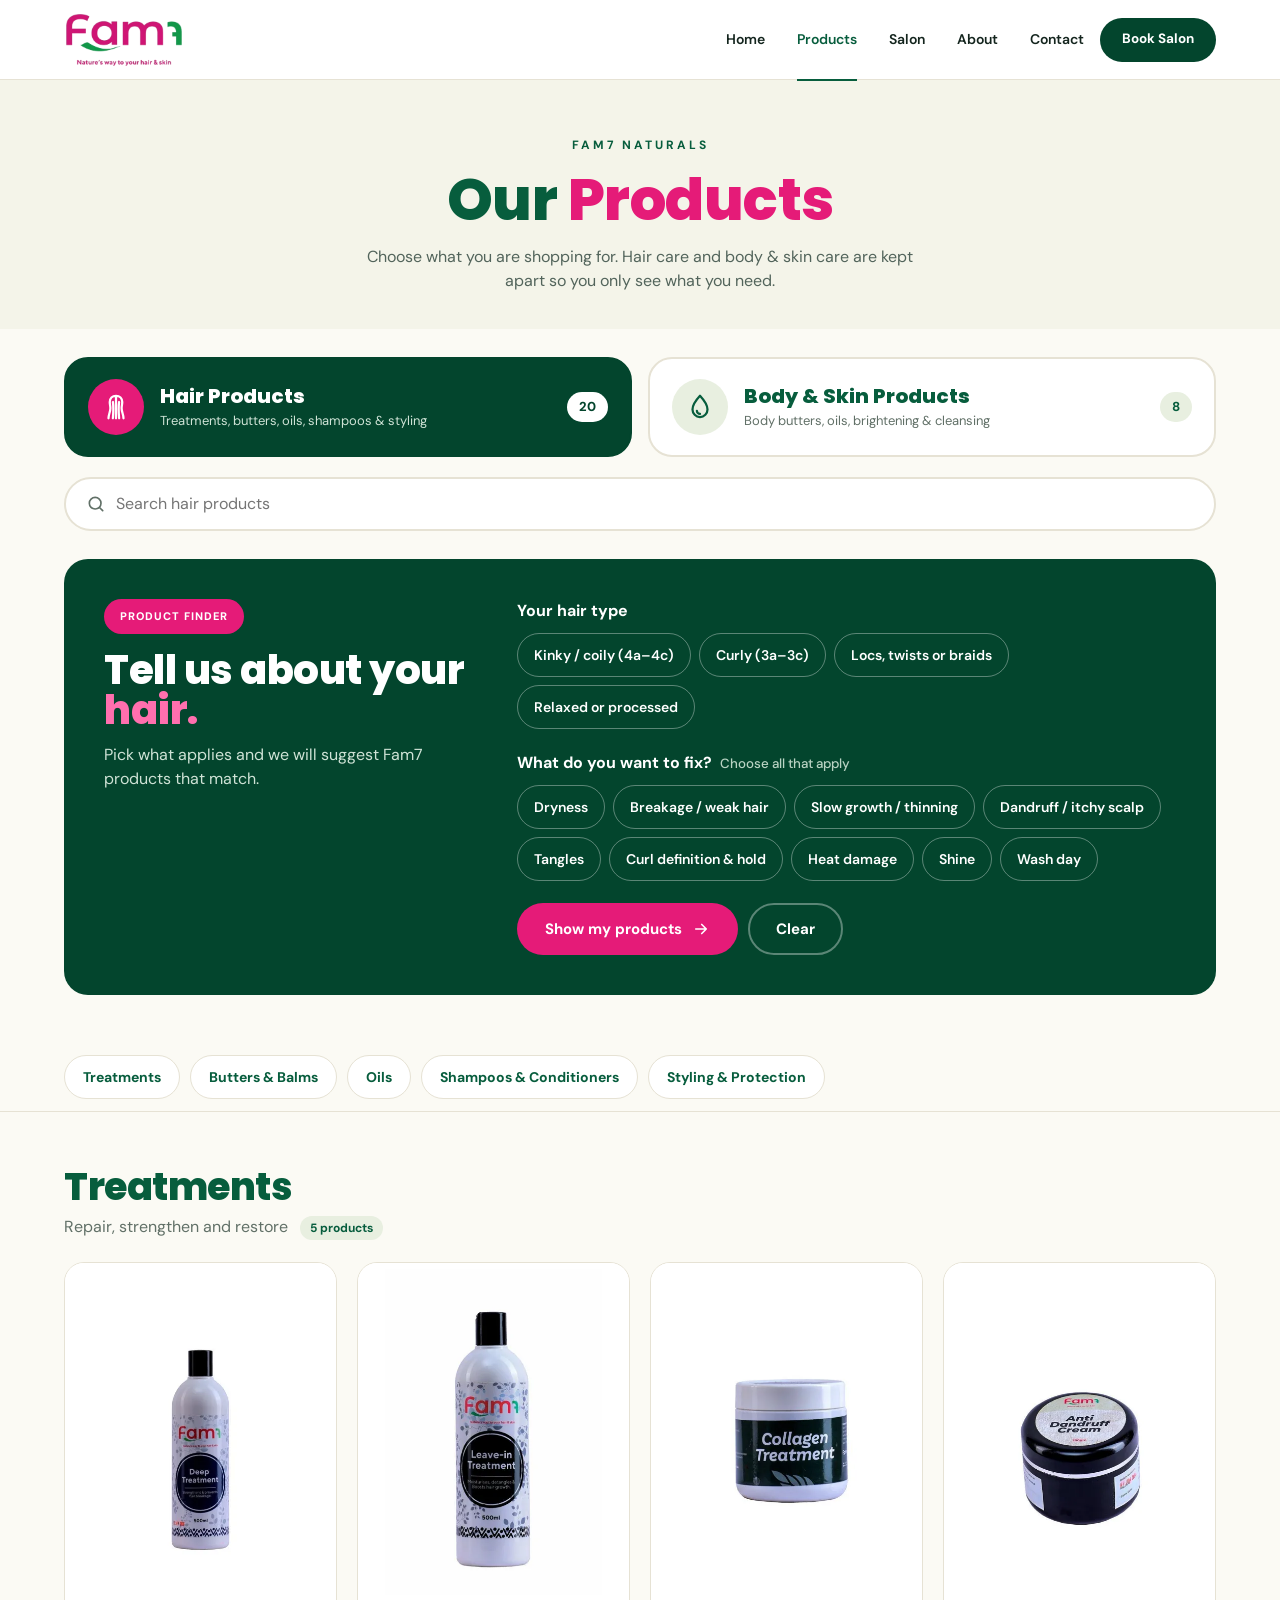
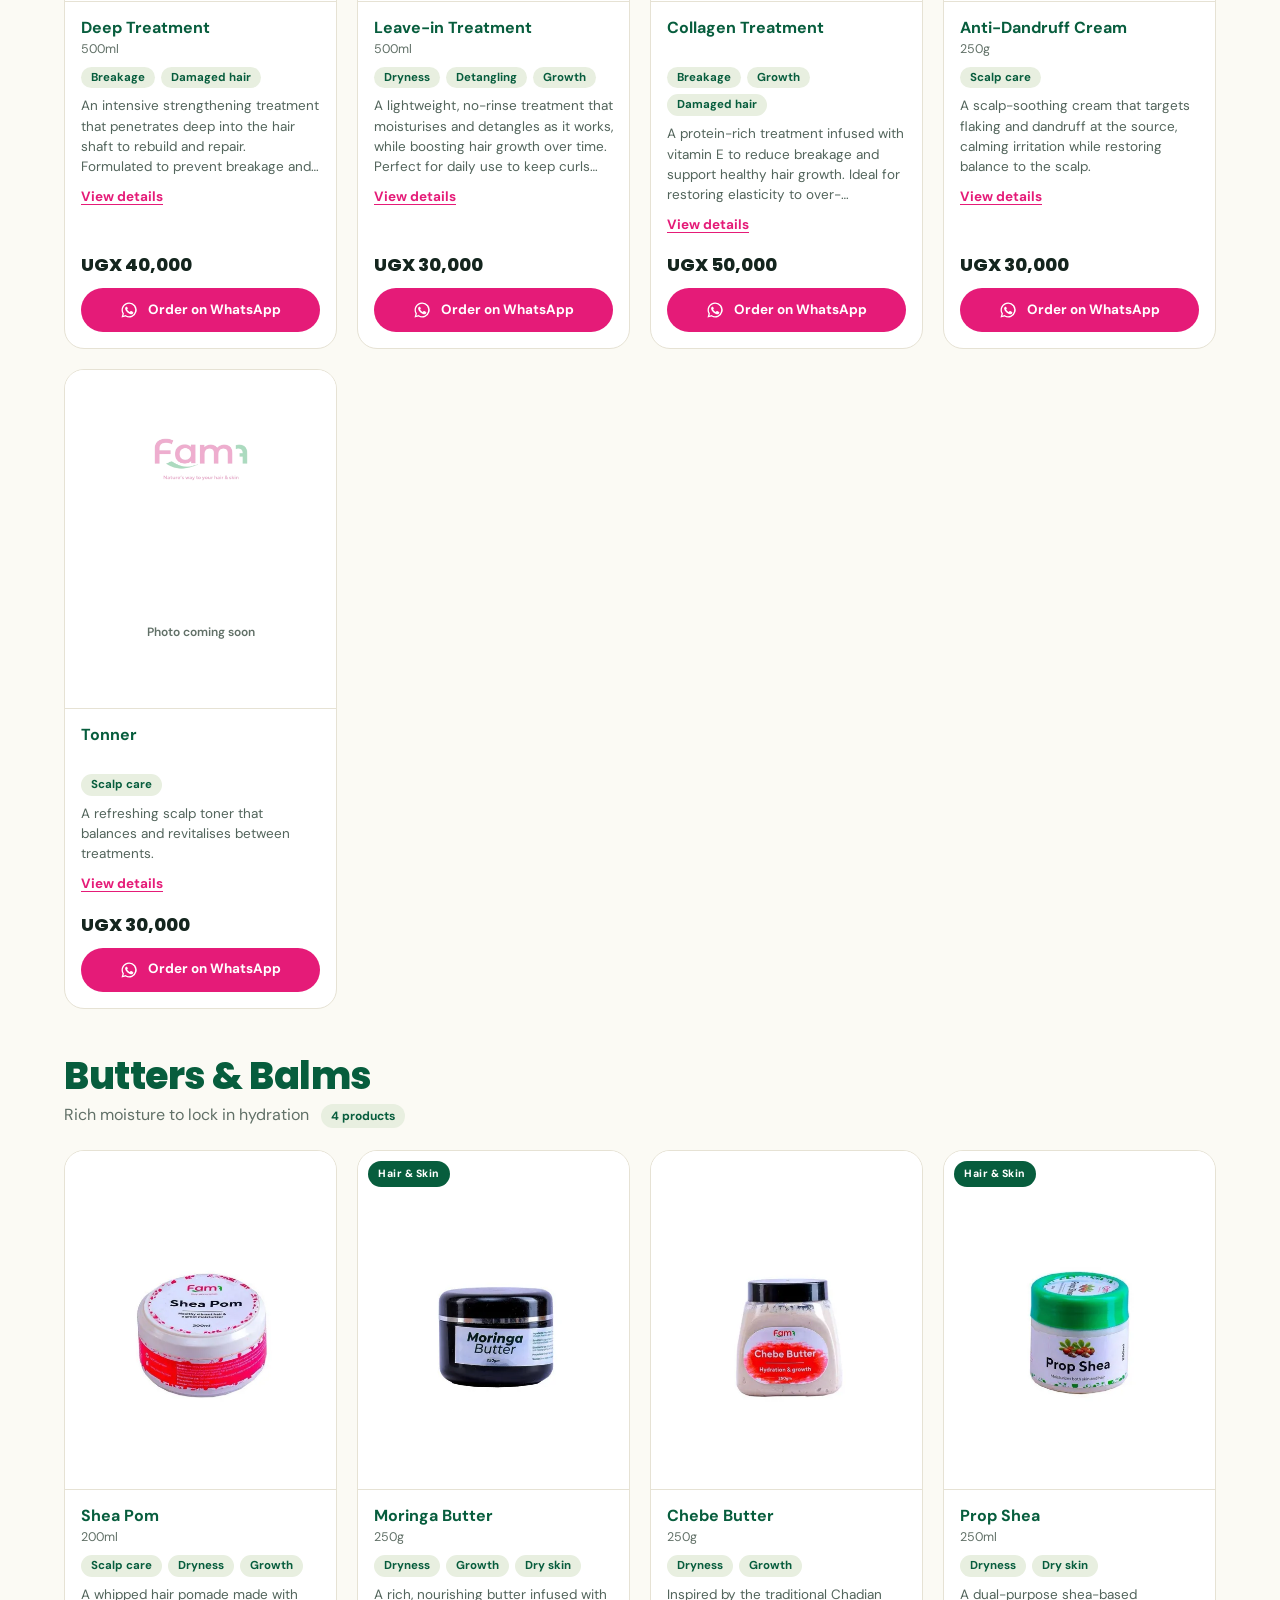
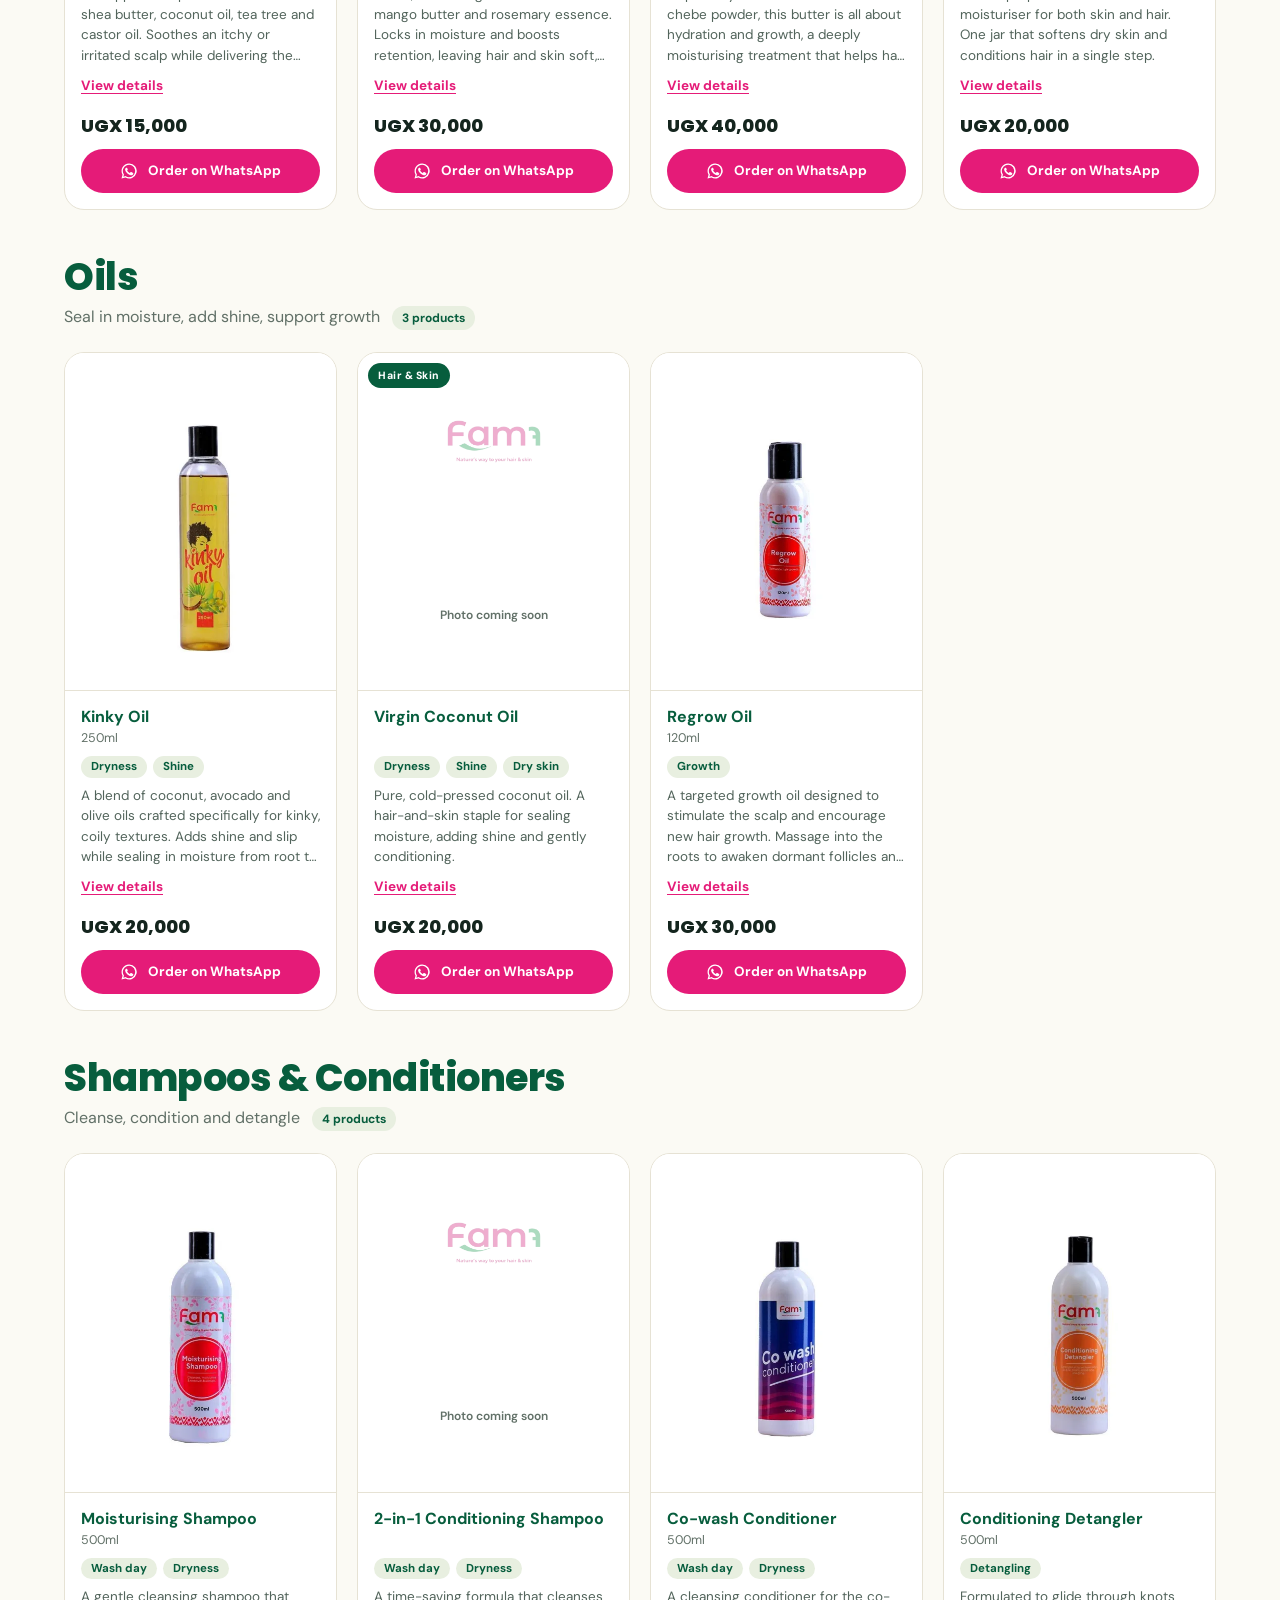
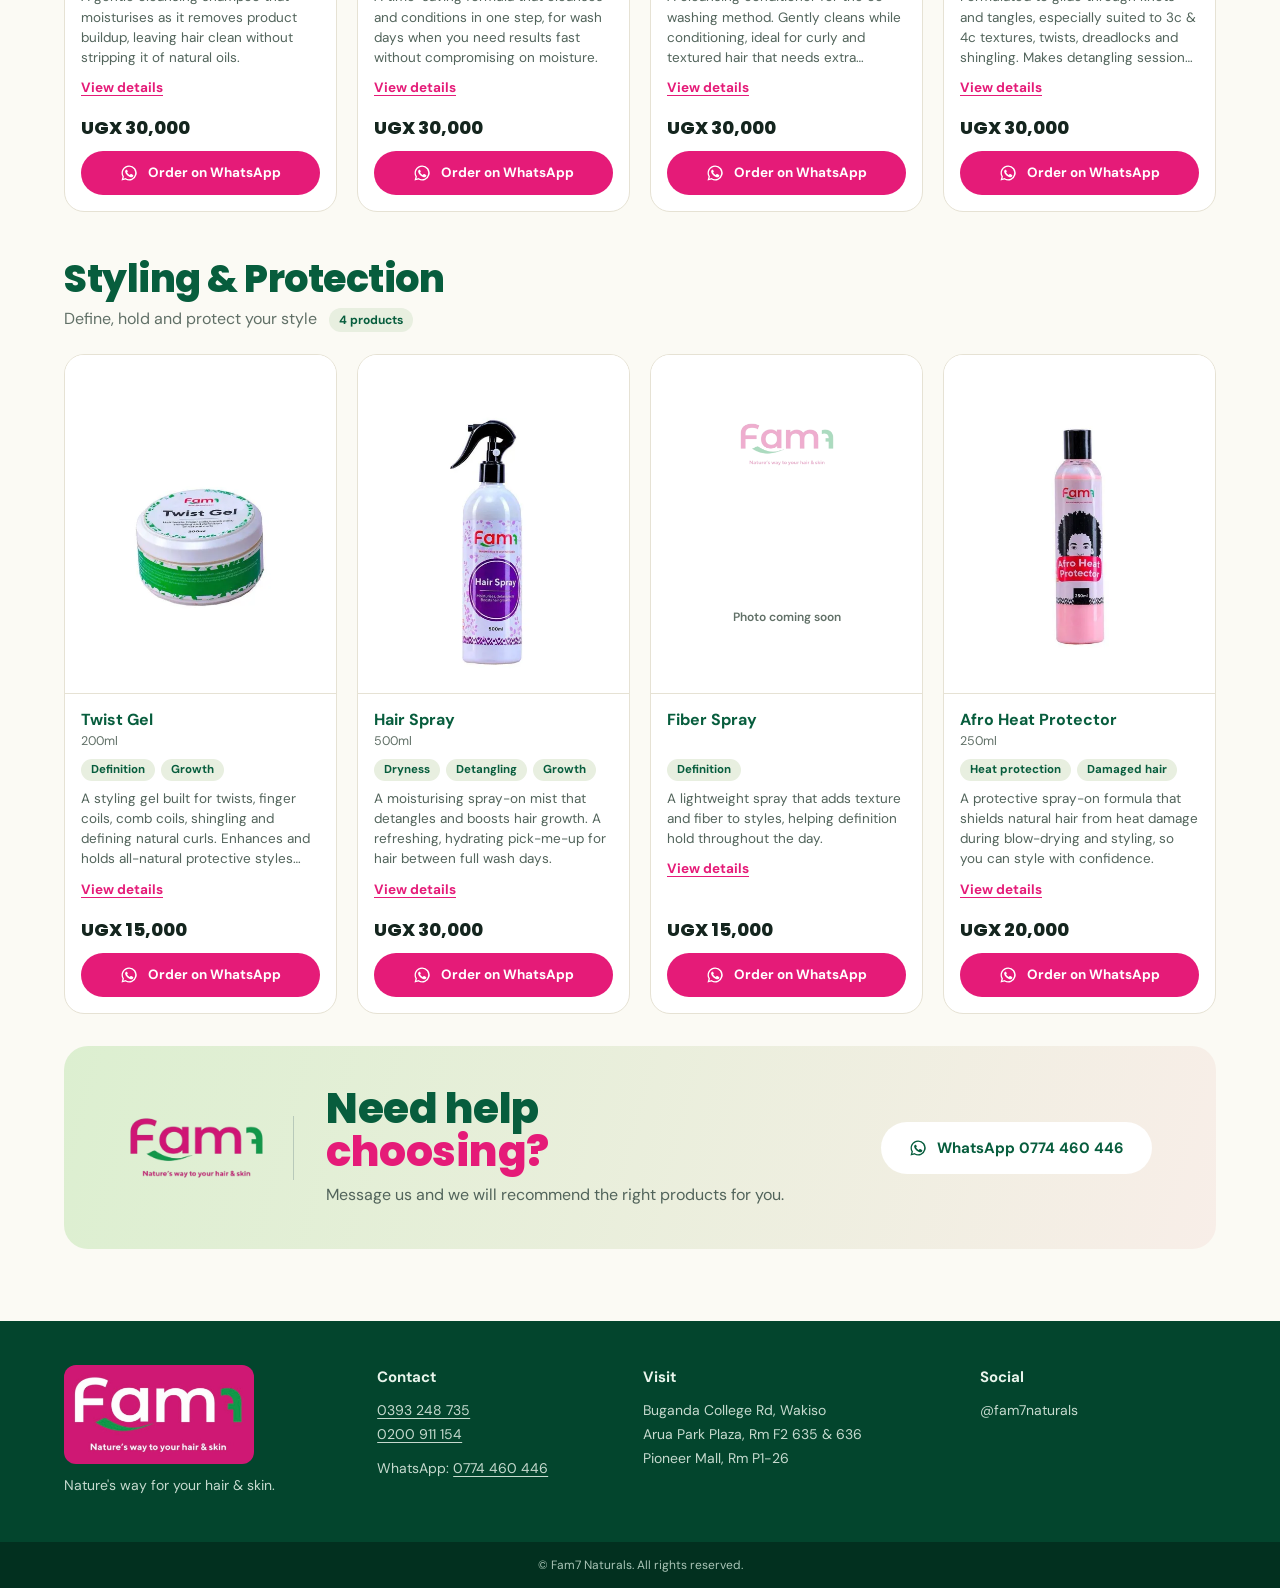
==== products.html @ 5c73b8ef "initial commit" ====
<!DOCTYPE html>
<html lang="en">
<head>
  <meta charset="UTF-8">
  <meta name="viewport" content="width=device-width, initial-scale=1">
  <meta name="description" content="Shop Fam7 Naturals hair care and body & skin care. Treatments, butters, oils, shampoos, styling and skin care. Order on WhatsApp.">
  <meta name="theme-color" content="#075d3d">
  <title>Products | Fam7 Naturals</title>
  <link rel="icon" type="image/png" href="favicon.png">
  <link rel="apple-touch-icon" href="favicon.png">
  <link rel="preconnect" href="https://fonts.googleapis.com">
  <link rel="preconnect" href="https://fonts.gstatic.com" crossorigin>
  <link href="https://fonts.googleapis.com/css2?family=DM+Sans:wght@400;500;600;700&family=Poppins:wght@700;800&display=swap" rel="stylesheet">
  <link rel="stylesheet" href="style.css">
</head>
<body class="page-products">
<header class="site-header">
  <a href="index.html" class="logo" aria-label="Fam7 Naturals home"><img src="logo.png" alt="Fam7 Naturals" class="header-logo-img" width="120" height="56"></a>
  <nav class="desktop-nav" aria-label="Main navigation"><a href="index.html">Home</a><a href="products.html" class="active" aria-current="page">Products</a><a href="index.html#salon">Salon</a><a href="index.html#about">About</a><a href="index.html#contact">Contact</a></nav>
  <div class="header-actions">
    <a href="https://wa.me/256774460446?text=Hello%20Fam7%20Naturals%2C%20I%20would%20like%20to%20book%20a%20salon%20appointment." class="btn btn-deep btn-sm book-btn" target="_blank" rel="noopener">Book Salon</a>
    <button class="menu-btn" id="menuBtn" aria-label="Open menu" aria-expanded="false" aria-controls="mobileNav"><span class="i-menu"><svg viewBox="0 0 24 24" width="26" height="26" fill="none" stroke="currentColor" stroke-width="2.2" stroke-linecap="round"><path d="M4 7h16M4 12h16M4 17h16"/></svg></span><span class="i-close"><svg viewBox="0 0 24 24" width="26" height="26" fill="none" stroke="currentColor" stroke-width="2.2" stroke-linecap="round"><path d="M6 6l12 12M18 6L6 18"/></svg></span></button>
  </div>
  <nav class="mobile-nav" id="mobileNav" aria-label="Mobile navigation" hidden><a href="index.html">Home</a><a href="products.html">Products</a><a href="index.html#salon">Salon</a><a href="index.html#about">About</a><a href="index.html#contact">Contact</a><a href="https://wa.me/256774460446?text=Hello%20Fam7%20Naturals%2C%20I%20would%20like%20to%20book%20a%20salon%20appointment." class="mobile-book" target="_blank" rel="noopener">Book an Appointment</a></nav>
</header>
<main>
  <section class="page-banner">
    <p class="eyebrow">FAM7 NATURALS</p>
    <h1>Our <em>Products</em></h1>
    <p>Choose what you are shopping for. Hair care and body &amp; skin care are kept apart so you only see what you need.</p>
  </section>

  <section class="chooser" aria-label="Choose product type">
    <div class="chooser-in" role="tablist" aria-label="Product type">
      <button type="button" class="choice is-on" id="tab-hair" data-group="hair" role="tab" aria-selected="true" aria-controls="catalog">
        <i><svg viewBox="0 0 24 24" width="30" height="30" fill="none" stroke="currentColor" stroke-width="1.8" stroke-linecap="round" stroke-linejoin="round"><path d="M12 3c-3 0-5 2-5 5 0 2 .5 3 .5 5 0 3-1.500 5-1.500 8M12 3c3 0 5 2 5 5 0 2-.5 3-.5 5 0 3 1.500 5 1.500 8M12 3v18M9.500 8c.5 3 .5 7 0 13M14.500 8c-.5 3-.5 7 0 13"/></svg></i>
        <span class="c-text"><strong>Hair Products</strong><small>Treatments, butters, oils, shampoos &amp; styling</small></span>
        <em>20</em>
      </button>
      <button type="button" class="choice" id="tab-skin" data-group="skin" role="tab" aria-selected="false" aria-controls="catalog">
        <i><svg viewBox="0 0 24 24" width="30" height="30" fill="none" stroke="currentColor" stroke-width="1.8" stroke-linecap="round" stroke-linejoin="round"><path d="M12 3s6 6.500 6 11a6 6 0 0 1-12 0c0-4.500 6-11 6-11z"/><path d="M9.500 15a2.500 2.500 0 0 0 2.500 2.500"/></svg></i>
        <span class="c-text"><strong>Body &amp; Skin Products</strong><small>Body butters, oils, brightening &amp; cleansing</small></span>
        <em>8</em>
      </button>
    </div>
    <label class="search" for="q"><svg viewBox="0 0 24 24" width="20" height="20" fill="none" stroke="currentColor" stroke-width="2" stroke-linecap="round"><circle cx="11" cy="11" r="7"/><path d="M20 20l-3.500-3.500"/></svg><input id="q" type="search" placeholder="Search hair products" autocomplete="off"></label>
  </section>

  <section class="finder" id="finder">
    <div class="finder-in">
      <div class="finder-head">
        <span class="pill pink">PRODUCT FINDER</span>
        <h2>Tell us about your <em id="finderWord">hair.</em></h2>
        <p>Pick what applies and we will suggest Fam7 products that match.</p>
      </div>
      <form class="finder-form" id="finderForm" novalidate>
        <div class="f-group" data-for="hair">
          <p class="f-label">Your hair type</p>
          <div class="opts" data-name="type">
            <button type="button" class="opt" data-v="coily">Kinky / coily (4a–4c)</button>
            <button type="button" class="opt" data-v="curly">Curly (3a–3c)</button>
            <button type="button" class="opt" data-v="locs">Locs, twists or braids</button>
            <button type="button" class="opt" data-v="relaxed">Relaxed or processed</button>
          </div>
          <p class="f-label">What do you want to fix? <small>Choose all that apply</small></p>
          <div class="opts" data-name="concern">
            <button type="button" class="opt" data-v="dryness">Dryness</button>
            <button type="button" class="opt" data-v="breakage">Breakage / weak hair</button>
            <button type="button" class="opt" data-v="growth">Slow growth / thinning</button>
            <button type="button" class="opt" data-v="scalp">Dandruff / itchy scalp</button>
            <button type="button" class="opt" data-v="tangles">Tangles</button>
            <button type="button" class="opt" data-v="definition">Curl definition &amp; hold</button>
            <button type="button" class="opt" data-v="heat">Heat damage</button>
            <button type="button" class="opt" data-v="shine">Shine</button>
            <button type="button" class="opt" data-v="cleanse">Wash day</button>
          </div>
        </div>
        <div class="f-group" data-for="skin" hidden>
          <p class="f-label">What does your skin need? <small>Choose all that apply</small></p>
          <div class="opts" data-name="skin">
            <button type="button" class="opt" data-v="dryskin">Dry skin</button>
            <button type="button" class="opt" data-v="dullskin">Dull or uneven tone</button>
            <button type="button" class="opt" data-v="skincleanse">Gentle everyday cleansing</button>
          </div>
        </div>
        <div class="f-actions">
          <button type="submit" class="btn btn-pink">Show my products <svg viewBox="0 0 24 24" width="18" height="18" fill="none" stroke="currentColor" stroke-width="2.2" stroke-linecap="round" stroke-linejoin="round"><path d="M5 12h14M13 6l6 6-6 6"/></svg></button>
          <button type="button" class="btn btn-ghost" id="finderReset">Clear</button>
        </div>
      </form>
      <div class="finder-result" id="finderResult" hidden aria-live="polite"></div>
    </div>
  </section>

  <nav class="cat-bar" aria-label="Product categories"><div class="cat-scroll" id="catScroll"><a href="#hair-treatments" data-group="hair">Treatments</a><a href="#hair-butters" data-group="hair">Butters &amp; Balms</a><a href="#hair-oils" data-group="hair">Oils</a><a href="#hair-wash" data-group="hair">Shampoos &amp; Conditioners</a><a href="#hair-styling" data-group="hair">Styling &amp; Protection</a><a href="#skin-moisturisers" data-group="skin" hidden>Body Butters &amp; Moisturisers</a><a href="#skin-glow" data-group="skin" hidden>Oils &amp; Brightening</a><a href="#skin-cleanse" data-group="skin" hidden>Cleansing &amp; Scrubs</a></div></nav>

  <div class="p-wrap" id="catalog" role="tabpanel">
<section class="p-section" id="hair-treatments" data-group="hair">
  <div class="p-head"><h2>Treatments</h2><p>Repair, strengthen and restore <span class="count">5 products</span></p></div>
  <div class="p-grid"><article class="p-card" data-id="deep-treatment" data-name="deep treatment an intensive strengthening treatment that penetrates deep into the hair shaft to rebuild and repair. formulated to prevent breakage and reinforce weak, damaged strands, leaving hair noticeably stronger after every wash. ">
  <button type="button" class="p-media" data-open="deep-treatment" aria-label="View details for Deep Treatment"><img src="assets/products/deep-treatment.webp" alt="Deep Treatment" loading="lazy" width="640" height="640"></button>
  <div class="p-body">
    <h3><button type="button" class="p-title" data-open="deep-treatment">Deep Treatment</button></h3>
    <p class="p-size">500ml</p>
    <ul class="p-tags"><li>Breakage</li><li>Damaged hair</li></ul>
    <p class="p-desc">An intensive strengthening treatment that penetrates deep into the hair shaft to rebuild and repair. Formulated to prevent breakage and reinforce weak, damaged strands, leaving hair noticeably stronger after every wash.</p>
    <button type="button" class="p-more" data-open="deep-treatment">View details</button>
    <div class="p-foot"><span class="p-price">UGX 40,000</span>
    <a class="btn btn-pink btn-sm" href="https://wa.me/256774460446?text=Hello%20Fam7%20Naturals%2C%20I%20would%20like%20to%20order%3A%20Deep%20Treatment%20%28500ml%29%20at%20UGX%2040%2C000.%20Is%20it%20available%3F" target="_blank" rel="noopener"><svg viewBox="0 0 24 24" width="18" height="18" fill="currentColor"><path d="M12 2a10 10 0 0 0-8.6 15l-1.4 5 5.2-1.4A10 10 0 1 0 12 2zm0 18.2a8.2 8.2 0 0 1-4.2-1.2l-.3-.2-3 .8.8-2.9-.2-.3A8.2 8.2 0 1 1 12 20.200zm4.500-6.100c-.2-.1-1.500-.7-1.700-.8-.2-.1-.4-.1-.6.100l-.8 1c-.1.200-.3.200-.5.100a6.700 6.700 0 0 1-3.300-2.900c-.2-.4.200-.4.700-1.300.1-.2 0-.3 0-.5l-.8-1.800c-.2-.5-.4-.4-.6-.4h-.5a1 1 0 0 0-.7.300 3 3 0 0 0-.9 2.200 5.200 5.200 0 0 0 1.100 2.800 11.900 11.900 0 0 0 4.600 4c1.700.7 2.400.8 3.200.7a2.700 2.700 0 0 0 1.800-1.300 2.200 2.200 0 0 0 .2-1.300c-.1-.1-.3-.2-.5-.3z"/></svg> <span>Order<span class="x"> on WhatsApp</span></span></a></div>
  </div>
</article><article class="p-card" data-id="leave-in-treatment" data-name="leave-in treatment a lightweight, no-rinse treatment that moisturises and detangles as it works, while boosting hair growth over time. perfect for daily use to keep curls and coils soft and manageable between wash days. ">
  <button type="button" class="p-media" data-open="leave-in-treatment" aria-label="View details for Leave-in Treatment"><img src="assets/products/leave-in-treatment.webp" alt="Leave-in Treatment" loading="lazy" width="640" height="640"></button>
  <div class="p-body">
    <h3><button type="button" class="p-title" data-open="leave-in-treatment">Leave-in Treatment</button></h3>
    <p class="p-size">500ml</p>
    <ul class="p-tags"><li>Dryness</li><li>Detangling</li><li>Growth</li></ul>
    <p class="p-desc">A lightweight, no-rinse treatment that moisturises and detangles as it works, while boosting hair growth over time. Perfect for daily use to keep curls and coils soft and manageable between wash days.</p>
    <button type="button" class="p-more" data-open="leave-in-treatment">View details</button>
    <div class="p-foot"><span class="p-price">UGX 30,000</span>
    <a class="btn btn-pink btn-sm" href="https://wa.me/256774460446?text=Hello%20Fam7%20Naturals%2C%20I%20would%20like%20to%20order%3A%20Leave-in%20Treatment%20%28500ml%29%20at%20UGX%2030%2C000.%20Is%20it%20available%3F" target="_blank" rel="noopener"><svg viewBox="0 0 24 24" width="18" height="18" fill="currentColor"><path d="M12 2a10 10 0 0 0-8.6 15l-1.4 5 5.2-1.4A10 10 0 1 0 12 2zm0 18.2a8.2 8.2 0 0 1-4.2-1.2l-.3-.2-3 .8.8-2.9-.2-.3A8.2 8.2 0 1 1 12 20.200zm4.500-6.100c-.2-.1-1.500-.7-1.700-.8-.2-.1-.4-.1-.6.100l-.8 1c-.1.200-.3.200-.5.100a6.700 6.700 0 0 1-3.300-2.900c-.2-.4.200-.4.700-1.300.1-.2 0-.3 0-.5l-.8-1.800c-.2-.5-.4-.4-.6-.4h-.5a1 1 0 0 0-.7.300 3 3 0 0 0-.9 2.200 5.200 5.200 0 0 0 1.100 2.800 11.900 11.900 0 0 0 4.600 4c1.700.7 2.400.8 3.200.7a2.700 2.700 0 0 0 1.800-1.300 2.200 2.200 0 0 0 .2-1.300c-.1-.1-.3-.2-.5-.3z"/></svg> <span>Order<span class="x"> on WhatsApp</span></span></a></div>
  </div>
</article><article class="p-card" data-id="collagen-treatment" data-name="collagen treatment a protein-rich treatment infused with vitamin e to reduce breakage and support healthy hair growth. ideal for restoring elasticity to over-processed or fragile hair. vitamin e protein">
  <button type="button" class="p-media" data-open="collagen-treatment" aria-label="View details for Collagen Treatment"><img src="assets/products/collagen-treatment.webp" alt="Collagen Treatment" loading="lazy" width="640" height="640"></button>
  <div class="p-body">
    <h3><button type="button" class="p-title" data-open="collagen-treatment">Collagen Treatment</button></h3>
    <p class="p-size">&nbsp;</p>
    <ul class="p-tags"><li>Breakage</li><li>Growth</li><li>Damaged hair</li></ul>
    <p class="p-desc">A protein-rich treatment infused with vitamin E to reduce breakage and support healthy hair growth. Ideal for restoring elasticity to over-processed or fragile hair.</p>
    <button type="button" class="p-more" data-open="collagen-treatment">View details</button>
    <div class="p-foot"><span class="p-price">UGX 50,000</span>
    <a class="btn btn-pink btn-sm" href="https://wa.me/256774460446?text=Hello%20Fam7%20Naturals%2C%20I%20would%20like%20to%20order%3A%20Collagen%20Treatment%20at%20UGX%2050%2C000.%20Is%20it%20available%3F" target="_blank" rel="noopener"><svg viewBox="0 0 24 24" width="18" height="18" fill="currentColor"><path d="M12 2a10 10 0 0 0-8.6 15l-1.4 5 5.2-1.4A10 10 0 1 0 12 2zm0 18.2a8.2 8.2 0 0 1-4.2-1.2l-.3-.2-3 .8.8-2.9-.2-.3A8.2 8.2 0 1 1 12 20.200zm4.500-6.100c-.2-.1-1.500-.7-1.700-.8-.2-.1-.4-.1-.6.100l-.8 1c-.1.200-.3.200-.5.100a6.700 6.700 0 0 1-3.300-2.900c-.2-.4.200-.4.700-1.300.1-.2 0-.3 0-.5l-.8-1.800c-.2-.5-.4-.4-.6-.4h-.5a1 1 0 0 0-.7.300 3 3 0 0 0-.9 2.200 5.200 5.200 0 0 0 1.100 2.800 11.900 11.900 0 0 0 4.600 4c1.700.7 2.400.8 3.200.7a2.700 2.700 0 0 0 1.800-1.300 2.200 2.200 0 0 0 .2-1.300c-.1-.1-.3-.2-.5-.3z"/></svg> <span>Order<span class="x"> on WhatsApp</span></span></a></div>
  </div>
</article><article class="p-card" data-id="anti-dandruff-cream" data-name="anti-dandruff cream a scalp-soothing cream that targets flaking and dandruff at the source, calming irritation while restoring balance to the scalp. ">
  <button type="button" class="p-media" data-open="anti-dandruff-cream" aria-label="View details for Anti-Dandruff Cream"><img src="assets/products/anti-dandruff.webp" alt="Anti-Dandruff Cream" loading="lazy" width="640" height="640"></button>
  <div class="p-body">
    <h3><button type="button" class="p-title" data-open="anti-dandruff-cream">Anti-Dandruff Cream</button></h3>
    <p class="p-size">250g</p>
    <ul class="p-tags"><li>Scalp care</li></ul>
    <p class="p-desc">A scalp-soothing cream that targets flaking and dandruff at the source, calming irritation while restoring balance to the scalp.</p>
    <button type="button" class="p-more" data-open="anti-dandruff-cream">View details</button>
    <div class="p-foot"><span class="p-price">UGX 30,000</span>
    <a class="btn btn-pink btn-sm" href="https://wa.me/256774460446?text=Hello%20Fam7%20Naturals%2C%20I%20would%20like%20to%20order%3A%20Anti-Dandruff%20Cream%20%28250g%29%20at%20UGX%2030%2C000.%20Is%20it%20available%3F" target="_blank" rel="noopener"><svg viewBox="0 0 24 24" width="18" height="18" fill="currentColor"><path d="M12 2a10 10 0 0 0-8.6 15l-1.4 5 5.2-1.4A10 10 0 1 0 12 2zm0 18.2a8.2 8.2 0 0 1-4.2-1.2l-.3-.2-3 .8.8-2.9-.2-.3A8.2 8.2 0 1 1 12 20.200zm4.500-6.100c-.2-.1-1.500-.7-1.700-.8-.2-.1-.4-.1-.6.100l-.8 1c-.1.200-.3.200-.5.100a6.700 6.700 0 0 1-3.300-2.900c-.2-.4.200-.4.700-1.300.1-.2 0-.3 0-.5l-.8-1.800c-.2-.5-.4-.4-.6-.4h-.5a1 1 0 0 0-.7.300 3 3 0 0 0-.9 2.200 5.200 5.200 0 0 0 1.100 2.800 11.900 11.900 0 0 0 4.600 4c1.700.7 2.400.8 3.200.7a2.700 2.700 0 0 0 1.800-1.300 2.200 2.200 0 0 0 .2-1.300c-.1-.1-.3-.2-.5-.3z"/></svg> <span>Order<span class="x"> on WhatsApp</span></span></a></div>
  </div>
</article><article class="p-card" data-id="tonner" data-name="tonner a refreshing scalp toner that balances and revitalises between treatments. ">
  <button type="button" class="p-media" data-open="tonner" aria-label="View details for Tonner"><div class="ph"><img src="logo.png" alt="" width="110" height="52"><span>Photo coming soon</span></div></button>
  <div class="p-body">
    <h3><button type="button" class="p-title" data-open="tonner">Tonner</button></h3>
    <p class="p-size">&nbsp;</p>
    <ul class="p-tags"><li>Scalp care</li></ul>
    <p class="p-desc">A refreshing scalp toner that balances and revitalises between treatments.</p>
    <button type="button" class="p-more" data-open="tonner">View details</button>
    <div class="p-foot"><span class="p-price">UGX 30,000</span>
    <a class="btn btn-pink btn-sm" href="https://wa.me/256774460446?text=Hello%20Fam7%20Naturals%2C%20I%20would%20like%20to%20order%3A%20Tonner%20at%20UGX%2030%2C000.%20Is%20it%20available%3F" target="_blank" rel="noopener"><svg viewBox="0 0 24 24" width="18" height="18" fill="currentColor"><path d="M12 2a10 10 0 0 0-8.6 15l-1.4 5 5.2-1.4A10 10 0 1 0 12 2zm0 18.2a8.2 8.2 0 0 1-4.2-1.2l-.3-.2-3 .8.8-2.9-.2-.3A8.2 8.2 0 1 1 12 20.200zm4.500-6.100c-.2-.1-1.500-.7-1.700-.8-.2-.1-.4-.1-.6.100l-.8 1c-.1.200-.3.200-.5.100a6.700 6.700 0 0 1-3.300-2.900c-.2-.4.200-.4.700-1.300.1-.2 0-.3 0-.5l-.8-1.800c-.2-.5-.4-.4-.6-.4h-.5a1 1 0 0 0-.7.300 3 3 0 0 0-.9 2.200 5.200 5.200 0 0 0 1.100 2.800 11.900 11.900 0 0 0 4.600 4c1.700.7 2.400.8 3.200.7a2.700 2.700 0 0 0 1.800-1.300 2.200 2.200 0 0 0 .2-1.300c-.1-.1-.3-.2-.5-.3z"/></svg> <span>Order<span class="x"> on WhatsApp</span></span></a></div>
  </div>
</article></div>
</section>
<section class="p-section" id="hair-butters" data-group="hair">
  <div class="p-head"><h2>Butters &amp; Balms</h2><p>Rich moisture to lock in hydration <span class="count">4 products</span></p></div>
  <div class="p-grid"><article class="p-card" data-id="shea-pom" data-name="shea pom a whipped hair pomade made with shea butter, coconut oil, tea tree and castor oil. soothes an itchy or irritated scalp while delivering the moisture that builds strong, vibrant, healthy-growing hair. shea butter coconut oil tea tree castor oil">
  <button type="button" class="p-media" data-open="shea-pom" aria-label="View details for Shea Pom"><img src="assets/products/shea-pom.webp" alt="Shea Pom" loading="lazy" width="640" height="640"></button>
  <div class="p-body">
    <h3><button type="button" class="p-title" data-open="shea-pom">Shea Pom</button></h3>
    <p class="p-size">200ml</p>
    <ul class="p-tags"><li>Scalp care</li><li>Dryness</li><li>Growth</li></ul>
    <p class="p-desc">A whipped hair pomade made with shea butter, coconut oil, tea tree and castor oil. Soothes an itchy or irritated scalp while delivering the moisture that builds strong, vibrant, healthy-growing hair.</p>
    <button type="button" class="p-more" data-open="shea-pom">View details</button>
    <div class="p-foot"><span class="p-price">UGX 15,000</span>
    <a class="btn btn-pink btn-sm" href="https://wa.me/256774460446?text=Hello%20Fam7%20Naturals%2C%20I%20would%20like%20to%20order%3A%20Shea%20Pom%20%28200ml%29%20at%20UGX%2015%2C000.%20Is%20it%20available%3F" target="_blank" rel="noopener"><svg viewBox="0 0 24 24" width="18" height="18" fill="currentColor"><path d="M12 2a10 10 0 0 0-8.6 15l-1.4 5 5.2-1.4A10 10 0 1 0 12 2zm0 18.2a8.2 8.2 0 0 1-4.2-1.2l-.3-.2-3 .8.8-2.9-.2-.3A8.2 8.2 0 1 1 12 20.200zm4.500-6.100c-.2-.1-1.500-.7-1.700-.8-.2-.1-.4-.1-.6.100l-.8 1c-.1.200-.3.200-.5.100a6.700 6.700 0 0 1-3.300-2.900c-.2-.4.200-.4.700-1.300.1-.2 0-.3 0-.5l-.8-1.800c-.2-.5-.4-.4-.6-.4h-.5a1 1 0 0 0-.7.300 3 3 0 0 0-.9 2.200 5.200 5.200 0 0 0 1.100 2.800 11.900 11.900 0 0 0 4.600 4c1.700.7 2.400.8 3.200.7a2.700 2.700 0 0 0 1.800-1.300 2.200 2.200 0 0 0 .2-1.300c-.1-.1-.3-.2-.5-.3z"/></svg> <span>Order<span class="x"> on WhatsApp</span></span></a></div>
  </div>
</article><article class="p-card" data-id="moringa-butter" data-name="moringa butter a rich, nourishing butter infused with mango butter and rosemary essence. locks in moisture and boosts retention, leaving hair and skin soft, supple and resilient. mango butter rosemary essence">
  <button type="button" class="p-media" data-open="moringa-butter" aria-label="View details for Moringa Butter"><img src="assets/products/moringa-butter.webp" alt="Moringa Butter" loading="lazy" width="640" height="640"><span class="badge">Hair &amp; Skin</span></button>
  <div class="p-body">
    <h3><button type="button" class="p-title" data-open="moringa-butter">Moringa Butter</button></h3>
    <p class="p-size">250g</p>
    <ul class="p-tags"><li>Dryness</li><li>Growth</li><li>Dry skin</li></ul>
    <p class="p-desc">A rich, nourishing butter infused with mango butter and rosemary essence. Locks in moisture and boosts retention, leaving hair and skin soft, supple and resilient.</p>
    <button type="button" class="p-more" data-open="moringa-butter">View details</button>
    <div class="p-foot"><span class="p-price">UGX 30,000</span>
    <a class="btn btn-pink btn-sm" href="https://wa.me/256774460446?text=Hello%20Fam7%20Naturals%2C%20I%20would%20like%20to%20order%3A%20Moringa%20Butter%20%28250g%29%20at%20UGX%2030%2C000.%20Is%20it%20available%3F" target="_blank" rel="noopener"><svg viewBox="0 0 24 24" width="18" height="18" fill="currentColor"><path d="M12 2a10 10 0 0 0-8.6 15l-1.4 5 5.2-1.4A10 10 0 1 0 12 2zm0 18.2a8.2 8.2 0 0 1-4.2-1.2l-.3-.2-3 .8.8-2.9-.2-.3A8.2 8.2 0 1 1 12 20.200zm4.500-6.100c-.2-.1-1.500-.7-1.700-.8-.2-.1-.4-.1-.6.100l-.8 1c-.1.200-.3.200-.5.100a6.700 6.700 0 0 1-3.300-2.900c-.2-.4.200-.4.700-1.300.1-.2 0-.3 0-.5l-.8-1.800c-.2-.5-.4-.4-.6-.4h-.5a1 1 0 0 0-.7.300 3 3 0 0 0-.9 2.200 5.200 5.200 0 0 0 1.100 2.800 11.900 11.900 0 0 0 4.600 4c1.700.7 2.400.8 3.200.7a2.700 2.700 0 0 0 1.800-1.300 2.200 2.200 0 0 0 .2-1.300c-.1-.1-.3-.2-.5-.3z"/></svg> <span>Order<span class="x"> on WhatsApp</span></span></a></div>
  </div>
</article><article class="p-card" data-id="chebe-butter" data-name="chebe butter inspired by the traditional chadian chebe powder, this butter is all about hydration and growth, a deeply moisturising treatment that helps hair grow longer and stronger with consistent use. ">
  <button type="button" class="p-media" data-open="chebe-butter" aria-label="View details for Chebe Butter"><img src="assets/products/chebe-butter.webp" alt="Chebe Butter" loading="lazy" width="640" height="640"></button>
  <div class="p-body">
    <h3><button type="button" class="p-title" data-open="chebe-butter">Chebe Butter</button></h3>
    <p class="p-size">250g</p>
    <ul class="p-tags"><li>Dryness</li><li>Growth</li></ul>
    <p class="p-desc">Inspired by the traditional Chadian chebe powder, this butter is all about hydration and growth, a deeply moisturising treatment that helps hair grow longer and stronger with consistent use.</p>
    <button type="button" class="p-more" data-open="chebe-butter">View details</button>
    <div class="p-foot"><span class="p-price">UGX 40,000</span>
    <a class="btn btn-pink btn-sm" href="https://wa.me/256774460446?text=Hello%20Fam7%20Naturals%2C%20I%20would%20like%20to%20order%3A%20Chebe%20Butter%20%28250g%29%20at%20UGX%2040%2C000.%20Is%20it%20available%3F" target="_blank" rel="noopener"><svg viewBox="0 0 24 24" width="18" height="18" fill="currentColor"><path d="M12 2a10 10 0 0 0-8.6 15l-1.4 5 5.2-1.4A10 10 0 1 0 12 2zm0 18.2a8.2 8.2 0 0 1-4.2-1.2l-.3-.2-3 .8.8-2.9-.2-.3A8.2 8.2 0 1 1 12 20.200zm4.500-6.100c-.2-.1-1.500-.7-1.700-.8-.2-.1-.4-.1-.6.100l-.8 1c-.1.200-.3.200-.5.100a6.700 6.700 0 0 1-3.300-2.900c-.2-.4.200-.4.700-1.300.1-.2 0-.3 0-.5l-.8-1.800c-.2-.5-.4-.4-.6-.4h-.5a1 1 0 0 0-.7.300 3 3 0 0 0-.9 2.200 5.200 5.200 0 0 0 1.100 2.800 11.900 11.900 0 0 0 4.600 4c1.700.7 2.400.8 3.200.7a2.700 2.700 0 0 0 1.800-1.300 2.200 2.200 0 0 0 .2-1.300c-.1-.1-.3-.2-.5-.3z"/></svg> <span>Order<span class="x"> on WhatsApp</span></span></a></div>
  </div>
</article><article class="p-card" data-id="prop-shea" data-name="prop shea a dual-purpose shea-based moisturiser for both skin and hair. one jar that softens dry skin and conditions hair in a single step. shea butter">
  <button type="button" class="p-media" data-open="prop-shea" aria-label="View details for Prop Shea"><img src="assets/products/prop-shea.webp" alt="Prop Shea" loading="lazy" width="640" height="640"><span class="badge">Hair &amp; Skin</span></button>
  <div class="p-body">
    <h3><button type="button" class="p-title" data-open="prop-shea">Prop Shea</button></h3>
    <p class="p-size">250ml</p>
    <ul class="p-tags"><li>Dryness</li><li>Dry skin</li></ul>
    <p class="p-desc">A dual-purpose shea-based moisturiser for both skin and hair. One jar that softens dry skin and conditions hair in a single step.</p>
    <button type="button" class="p-more" data-open="prop-shea">View details</button>
    <div class="p-foot"><span class="p-price">UGX 20,000</span>
    <a class="btn btn-pink btn-sm" href="https://wa.me/256774460446?text=Hello%20Fam7%20Naturals%2C%20I%20would%20like%20to%20order%3A%20Prop%20Shea%20%28250ml%29%20at%20UGX%2020%2C000.%20Is%20it%20available%3F" target="_blank" rel="noopener"><svg viewBox="0 0 24 24" width="18" height="18" fill="currentColor"><path d="M12 2a10 10 0 0 0-8.6 15l-1.4 5 5.2-1.4A10 10 0 1 0 12 2zm0 18.2a8.2 8.2 0 0 1-4.2-1.2l-.3-.2-3 .8.8-2.9-.2-.3A8.2 8.2 0 1 1 12 20.200zm4.500-6.100c-.2-.1-1.500-.7-1.700-.8-.2-.1-.4-.1-.6.100l-.8 1c-.1.200-.3.200-.5.100a6.700 6.700 0 0 1-3.300-2.900c-.2-.4.200-.4.700-1.300.1-.2 0-.3 0-.5l-.8-1.800c-.2-.5-.4-.4-.6-.4h-.5a1 1 0 0 0-.7.300 3 3 0 0 0-.9 2.200 5.200 5.200 0 0 0 1.100 2.800 11.900 11.900 0 0 0 4.600 4c1.700.7 2.400.8 3.200.7a2.700 2.700 0 0 0 1.800-1.300 2.200 2.200 0 0 0 .2-1.300c-.1-.1-.3-.2-.5-.3z"/></svg> <span>Order<span class="x"> on WhatsApp</span></span></a></div>
  </div>
</article></div>
</section>
<section class="p-section" id="hair-oils" data-group="hair">
  <div class="p-head"><h2>Oils</h2><p>Seal in moisture, add shine, support growth <span class="count">3 products</span></p></div>
  <div class="p-grid"><article class="p-card" data-id="kinky-oil" data-name="kinky oil a blend of coconut, avocado and olive oils crafted specifically for kinky, coily textures. adds shine and slip while sealing in moisture from root to tip. coconut oil avocado oil olive oil">
  <button type="button" class="p-media" data-open="kinky-oil" aria-label="View details for Kinky Oil"><img src="assets/products/kinky-oil.webp" alt="Kinky Oil" loading="lazy" width="640" height="640"></button>
  <div class="p-body">
    <h3><button type="button" class="p-title" data-open="kinky-oil">Kinky Oil</button></h3>
    <p class="p-size">250ml</p>
    <ul class="p-tags"><li>Dryness</li><li>Shine</li></ul>
    <p class="p-desc">A blend of coconut, avocado and olive oils crafted specifically for kinky, coily textures. Adds shine and slip while sealing in moisture from root to tip.</p>
    <button type="button" class="p-more" data-open="kinky-oil">View details</button>
    <div class="p-foot"><span class="p-price">UGX 20,000</span>
    <a class="btn btn-pink btn-sm" href="https://wa.me/256774460446?text=Hello%20Fam7%20Naturals%2C%20I%20would%20like%20to%20order%3A%20Kinky%20Oil%20%28250ml%29%20at%20UGX%2020%2C000.%20Is%20it%20available%3F" target="_blank" rel="noopener"><svg viewBox="0 0 24 24" width="18" height="18" fill="currentColor"><path d="M12 2a10 10 0 0 0-8.6 15l-1.4 5 5.2-1.4A10 10 0 1 0 12 2zm0 18.2a8.2 8.2 0 0 1-4.2-1.2l-.3-.2-3 .8.8-2.9-.2-.3A8.2 8.2 0 1 1 12 20.200zm4.500-6.100c-.2-.1-1.500-.7-1.700-.8-.2-.1-.4-.1-.6.100l-.8 1c-.1.200-.3.200-.5.100a6.700 6.700 0 0 1-3.300-2.900c-.2-.4.200-.4.700-1.300.1-.2 0-.3 0-.5l-.8-1.800c-.2-.5-.4-.4-.6-.4h-.5a1 1 0 0 0-.7.300 3 3 0 0 0-.9 2.200 5.200 5.200 0 0 0 1.100 2.800 11.900 11.900 0 0 0 4.600 4c1.700.7 2.400.8 3.200.7a2.700 2.700 0 0 0 1.800-1.300 2.200 2.200 0 0 0 .2-1.300c-.1-.1-.3-.2-.5-.3z"/></svg> <span>Order<span class="x"> on WhatsApp</span></span></a></div>
  </div>
</article><article class="p-card" data-id="virgin-coconut-oil" data-name="virgin coconut oil pure, cold-pressed coconut oil. a hair-and-skin staple for sealing moisture, adding shine and gently conditioning. cold-pressed coconut oil">
  <button type="button" class="p-media" data-open="virgin-coconut-oil" aria-label="View details for Virgin Coconut Oil"><div class="ph"><img src="logo.png" alt="" width="110" height="52"><span>Photo coming soon</span></div><span class="badge">Hair &amp; Skin</span></button>
  <div class="p-body">
    <h3><button type="button" class="p-title" data-open="virgin-coconut-oil">Virgin Coconut Oil</button></h3>
    <p class="p-size">&nbsp;</p>
    <ul class="p-tags"><li>Dryness</li><li>Shine</li><li>Dry skin</li></ul>
    <p class="p-desc">Pure, cold-pressed coconut oil. A hair-and-skin staple for sealing moisture, adding shine and gently conditioning.</p>
    <button type="button" class="p-more" data-open="virgin-coconut-oil">View details</button>
    <div class="p-foot"><span class="p-price">UGX 20,000</span>
    <a class="btn btn-pink btn-sm" href="https://wa.me/256774460446?text=Hello%20Fam7%20Naturals%2C%20I%20would%20like%20to%20order%3A%20Virgin%20Coconut%20Oil%20at%20UGX%2020%2C000.%20Is%20it%20available%3F" target="_blank" rel="noopener"><svg viewBox="0 0 24 24" width="18" height="18" fill="currentColor"><path d="M12 2a10 10 0 0 0-8.6 15l-1.4 5 5.2-1.4A10 10 0 1 0 12 2zm0 18.2a8.2 8.2 0 0 1-4.2-1.2l-.3-.2-3 .8.8-2.9-.2-.3A8.2 8.2 0 1 1 12 20.200zm4.500-6.100c-.2-.1-1.500-.7-1.700-.8-.2-.1-.4-.1-.6.100l-.8 1c-.1.200-.3.200-.5.100a6.700 6.700 0 0 1-3.300-2.900c-.2-.4.200-.4.700-1.300.1-.2 0-.3 0-.5l-.8-1.800c-.2-.5-.4-.4-.6-.4h-.5a1 1 0 0 0-.7.300 3 3 0 0 0-.9 2.200 5.200 5.200 0 0 0 1.100 2.800 11.900 11.900 0 0 0 4.600 4c1.700.7 2.400.8 3.200.7a2.700 2.700 0 0 0 1.800-1.300 2.200 2.200 0 0 0 .2-1.300c-.1-.1-.3-.2-.5-.3z"/></svg> <span>Order<span class="x"> on WhatsApp</span></span></a></div>
  </div>
</article><article class="p-card" data-id="regrow-oil" data-name="regrow oil a targeted growth oil designed to stimulate the scalp and encourage new hair growth. massage into the roots to awaken dormant follicles and thicken thinning areas. ">
  <button type="button" class="p-media" data-open="regrow-oil" aria-label="View details for Regrow Oil"><img src="assets/products/regrow-oil.webp" alt="Regrow Oil" loading="lazy" width="640" height="640"></button>
  <div class="p-body">
    <h3><button type="button" class="p-title" data-open="regrow-oil">Regrow Oil</button></h3>
    <p class="p-size">120ml</p>
    <ul class="p-tags"><li>Growth</li></ul>
    <p class="p-desc">A targeted growth oil designed to stimulate the scalp and encourage new hair growth. Massage into the roots to awaken dormant follicles and thicken thinning areas.</p>
    <button type="button" class="p-more" data-open="regrow-oil">View details</button>
    <div class="p-foot"><span class="p-price">UGX 30,000</span>
    <a class="btn btn-pink btn-sm" href="https://wa.me/256774460446?text=Hello%20Fam7%20Naturals%2C%20I%20would%20like%20to%20order%3A%20Regrow%20Oil%20%28120ml%29%20at%20UGX%2030%2C000.%20Is%20it%20available%3F" target="_blank" rel="noopener"><svg viewBox="0 0 24 24" width="18" height="18" fill="currentColor"><path d="M12 2a10 10 0 0 0-8.6 15l-1.4 5 5.2-1.4A10 10 0 1 0 12 2zm0 18.2a8.2 8.2 0 0 1-4.2-1.2l-.3-.2-3 .8.8-2.9-.2-.3A8.2 8.2 0 1 1 12 20.200zm4.500-6.100c-.2-.1-1.500-.7-1.700-.8-.2-.1-.4-.1-.6.100l-.8 1c-.1.200-.3.200-.5.100a6.700 6.700 0 0 1-3.300-2.900c-.2-.4.200-.4.700-1.300.1-.2 0-.3 0-.5l-.8-1.800c-.2-.5-.4-.4-.6-.4h-.5a1 1 0 0 0-.7.300 3 3 0 0 0-.9 2.200 5.200 5.200 0 0 0 1.100 2.800 11.900 11.900 0 0 0 4.600 4c1.700.7 2.400.8 3.200.7a2.700 2.700 0 0 0 1.800-1.300 2.200 2.200 0 0 0 .2-1.300c-.1-.1-.3-.2-.5-.3z"/></svg> <span>Order<span class="x"> on WhatsApp</span></span></a></div>
  </div>
</article></div>
</section>
<section class="p-section" id="hair-wash" data-group="hair">
  <div class="p-head"><h2>Shampoos &amp; Conditioners</h2><p>Cleanse, condition and detangle <span class="count">4 products</span></p></div>
  <div class="p-grid"><article class="p-card" data-id="moisturising-shampoo" data-name="moisturising shampoo a gentle cleansing shampoo that moisturises as it removes product buildup, leaving hair clean without stripping it of natural oils. ">
  <button type="button" class="p-media" data-open="moisturising-shampoo" aria-label="View details for Moisturising Shampoo"><img src="assets/products/moisturising-shampoo.webp" alt="Moisturising Shampoo" loading="lazy" width="640" height="640"></button>
  <div class="p-body">
    <h3><button type="button" class="p-title" data-open="moisturising-shampoo">Moisturising Shampoo</button></h3>
    <p class="p-size">500ml</p>
    <ul class="p-tags"><li>Wash day</li><li>Dryness</li></ul>
    <p class="p-desc">A gentle cleansing shampoo that moisturises as it removes product buildup, leaving hair clean without stripping it of natural oils.</p>
    <button type="button" class="p-more" data-open="moisturising-shampoo">View details</button>
    <div class="p-foot"><span class="p-price">UGX 30,000</span>
    <a class="btn btn-pink btn-sm" href="https://wa.me/256774460446?text=Hello%20Fam7%20Naturals%2C%20I%20would%20like%20to%20order%3A%20Moisturising%20Shampoo%20%28500ml%29%20at%20UGX%2030%2C000.%20Is%20it%20available%3F" target="_blank" rel="noopener"><svg viewBox="0 0 24 24" width="18" height="18" fill="currentColor"><path d="M12 2a10 10 0 0 0-8.6 15l-1.4 5 5.2-1.4A10 10 0 1 0 12 2zm0 18.2a8.2 8.2 0 0 1-4.2-1.2l-.3-.2-3 .8.8-2.9-.2-.3A8.2 8.2 0 1 1 12 20.200zm4.500-6.100c-.2-.1-1.500-.7-1.700-.8-.2-.1-.4-.1-.6.100l-.8 1c-.1.200-.3.200-.5.100a6.700 6.700 0 0 1-3.300-2.900c-.2-.4.200-.4.700-1.300.1-.2 0-.3 0-.5l-.8-1.800c-.2-.5-.4-.4-.6-.4h-.5a1 1 0 0 0-.7.300 3 3 0 0 0-.9 2.200 5.200 5.200 0 0 0 1.100 2.800 11.900 11.900 0 0 0 4.600 4c1.700.7 2.400.8 3.200.7a2.700 2.700 0 0 0 1.800-1.300 2.200 2.200 0 0 0 .2-1.300c-.1-.1-.3-.2-.5-.3z"/></svg> <span>Order<span class="x"> on WhatsApp</span></span></a></div>
  </div>
</article><article class="p-card" data-id="two-in-one-shampoo" data-name="2-in-1 conditioning shampoo a time-saving formula that cleanses and conditions in one step, for wash days when you need results fast without compromising on moisture. ">
  <button type="button" class="p-media" data-open="two-in-one-shampoo" aria-label="View details for 2-in-1 Conditioning Shampoo"><div class="ph"><img src="logo.png" alt="" width="110" height="52"><span>Photo coming soon</span></div></button>
  <div class="p-body">
    <h3><button type="button" class="p-title" data-open="two-in-one-shampoo">2-in-1 Conditioning Shampoo</button></h3>
    <p class="p-size">&nbsp;</p>
    <ul class="p-tags"><li>Wash day</li><li>Dryness</li></ul>
    <p class="p-desc">A time-saving formula that cleanses and conditions in one step, for wash days when you need results fast without compromising on moisture.</p>
    <button type="button" class="p-more" data-open="two-in-one-shampoo">View details</button>
    <div class="p-foot"><span class="p-price">UGX 30,000</span>
    <a class="btn btn-pink btn-sm" href="https://wa.me/256774460446?text=Hello%20Fam7%20Naturals%2C%20I%20would%20like%20to%20order%3A%202-in-1%20Conditioning%20Shampoo%20at%20UGX%2030%2C000.%20Is%20it%20available%3F" target="_blank" rel="noopener"><svg viewBox="0 0 24 24" width="18" height="18" fill="currentColor"><path d="M12 2a10 10 0 0 0-8.6 15l-1.4 5 5.2-1.4A10 10 0 1 0 12 2zm0 18.2a8.2 8.2 0 0 1-4.2-1.2l-.3-.2-3 .8.8-2.9-.2-.3A8.2 8.2 0 1 1 12 20.200zm4.500-6.100c-.2-.1-1.500-.7-1.700-.8-.2-.1-.4-.1-.6.100l-.8 1c-.1.200-.3.200-.5.100a6.700 6.700 0 0 1-3.300-2.900c-.2-.4.200-.4.700-1.300.1-.2 0-.3 0-.5l-.8-1.800c-.2-.5-.4-.4-.6-.4h-.5a1 1 0 0 0-.7.300 3 3 0 0 0-.9 2.200 5.200 5.200 0 0 0 1.100 2.800 11.900 11.900 0 0 0 4.600 4c1.700.7 2.400.8 3.200.7a2.700 2.700 0 0 0 1.800-1.300 2.200 2.200 0 0 0 .2-1.300c-.1-.1-.3-.2-.5-.3z"/></svg> <span>Order<span class="x"> on WhatsApp</span></span></a></div>
  </div>
</article><article class="p-card" data-id="cowash-conditioner" data-name="co-wash conditioner a cleansing conditioner for the co-washing method. gently cleans while conditioning, ideal for curly and textured hair that needs extra moisture between shampoo washes. ">
  <button type="button" class="p-media" data-open="cowash-conditioner" aria-label="View details for Co-wash Conditioner"><img src="assets/products/cowash-conditioner.webp" alt="Co-wash Conditioner" loading="lazy" width="640" height="640"></button>
  <div class="p-body">
    <h3><button type="button" class="p-title" data-open="cowash-conditioner">Co-wash Conditioner</button></h3>
    <p class="p-size">500ml</p>
    <ul class="p-tags"><li>Wash day</li><li>Dryness</li></ul>
    <p class="p-desc">A cleansing conditioner for the co-washing method. Gently cleans while conditioning, ideal for curly and textured hair that needs extra moisture between shampoo washes.</p>
    <button type="button" class="p-more" data-open="cowash-conditioner">View details</button>
    <div class="p-foot"><span class="p-price">UGX 30,000</span>
    <a class="btn btn-pink btn-sm" href="https://wa.me/256774460446?text=Hello%20Fam7%20Naturals%2C%20I%20would%20like%20to%20order%3A%20Co-wash%20Conditioner%20%28500ml%29%20at%20UGX%2030%2C000.%20Is%20it%20available%3F" target="_blank" rel="noopener"><svg viewBox="0 0 24 24" width="18" height="18" fill="currentColor"><path d="M12 2a10 10 0 0 0-8.6 15l-1.4 5 5.2-1.4A10 10 0 1 0 12 2zm0 18.2a8.2 8.2 0 0 1-4.2-1.2l-.3-.2-3 .8.8-2.9-.2-.3A8.2 8.2 0 1 1 12 20.200zm4.500-6.100c-.2-.1-1.500-.7-1.700-.8-.2-.1-.4-.1-.6.100l-.8 1c-.1.200-.3.200-.5.100a6.700 6.700 0 0 1-3.300-2.900c-.2-.4.200-.4.700-1.300.1-.2 0-.3 0-.5l-.8-1.800c-.2-.5-.4-.4-.6-.4h-.5a1 1 0 0 0-.7.300 3 3 0 0 0-.9 2.200 5.200 5.200 0 0 0 1.100 2.800 11.900 11.900 0 0 0 4.600 4c1.700.7 2.400.8 3.200.7a2.700 2.700 0 0 0 1.800-1.300 2.200 2.200 0 0 0 .2-1.300c-.1-.1-.3-.2-.5-.3z"/></svg> <span>Order<span class="x"> on WhatsApp</span></span></a></div>
  </div>
</article><article class="p-card" data-id="conditioning-detangler" data-name="conditioning detangler formulated to glide through knots and tangles, especially suited to 3c &amp; 4c textures, twists, dreadlocks and shingling. makes detangling sessions faster and far gentler on the hair. ">
  <button type="button" class="p-media" data-open="conditioning-detangler" aria-label="View details for Conditioning Detangler"><img src="assets/products/conditioning-detangler.webp" alt="Conditioning Detangler" loading="lazy" width="640" height="640"></button>
  <div class="p-body">
    <h3><button type="button" class="p-title" data-open="conditioning-detangler">Conditioning Detangler</button></h3>
    <p class="p-size">500ml</p>
    <ul class="p-tags"><li>Detangling</li></ul>
    <p class="p-desc">Formulated to glide through knots and tangles, especially suited to 3c &amp; 4c textures, twists, dreadlocks and shingling. Makes detangling sessions faster and far gentler on the hair.</p>
    <button type="button" class="p-more" data-open="conditioning-detangler">View details</button>
    <div class="p-foot"><span class="p-price">UGX 30,000</span>
    <a class="btn btn-pink btn-sm" href="https://wa.me/256774460446?text=Hello%20Fam7%20Naturals%2C%20I%20would%20like%20to%20order%3A%20Conditioning%20Detangler%20%28500ml%29%20at%20UGX%2030%2C000.%20Is%20it%20available%3F" target="_blank" rel="noopener"><svg viewBox="0 0 24 24" width="18" height="18" fill="currentColor"><path d="M12 2a10 10 0 0 0-8.6 15l-1.4 5 5.2-1.4A10 10 0 1 0 12 2zm0 18.2a8.2 8.2 0 0 1-4.2-1.2l-.3-.2-3 .8.8-2.9-.2-.3A8.2 8.2 0 1 1 12 20.200zm4.500-6.100c-.2-.1-1.500-.7-1.700-.8-.2-.1-.4-.1-.6.100l-.8 1c-.1.200-.3.200-.5.100a6.700 6.700 0 0 1-3.300-2.900c-.2-.4.200-.4.700-1.300.1-.2 0-.3 0-.5l-.8-1.800c-.2-.5-.4-.4-.6-.4h-.5a1 1 0 0 0-.7.300 3 3 0 0 0-.9 2.200 5.200 5.200 0 0 0 1.100 2.800 11.900 11.900 0 0 0 4.600 4c1.700.7 2.400.8 3.200.7a2.700 2.700 0 0 0 1.800-1.300 2.200 2.200 0 0 0 .2-1.300c-.1-.1-.3-.2-.5-.3z"/></svg> <span>Order<span class="x"> on WhatsApp</span></span></a></div>
  </div>
</article></div>
</section>
<section class="p-section" id="hair-styling" data-group="hair">
  <div class="p-head"><h2>Styling &amp; Protection</h2><p>Define, hold and protect your style <span class="count">4 products</span></p></div>
  <div class="p-grid"><article class="p-card" data-id="twist-gel" data-name="twist gel a styling gel built for twists, finger coils, comb coils, shingling and defining natural curls. enhances and holds all-natural protective styles while supporting healthy hair growth underneath. ">
  <button type="button" class="p-media" data-open="twist-gel" aria-label="View details for Twist Gel"><img src="assets/products/twist-gel.webp" alt="Twist Gel" loading="lazy" width="640" height="640"></button>
  <div class="p-body">
    <h3><button type="button" class="p-title" data-open="twist-gel">Twist Gel</button></h3>
    <p class="p-size">200ml</p>
    <ul class="p-tags"><li>Definition</li><li>Growth</li></ul>
    <p class="p-desc">A styling gel built for twists, finger coils, comb coils, shingling and defining natural curls. Enhances and holds all-natural protective styles while supporting healthy hair growth underneath.</p>
    <button type="button" class="p-more" data-open="twist-gel">View details</button>
    <div class="p-foot"><span class="p-price">UGX 15,000</span>
    <a class="btn btn-pink btn-sm" href="https://wa.me/256774460446?text=Hello%20Fam7%20Naturals%2C%20I%20would%20like%20to%20order%3A%20Twist%20Gel%20%28200ml%29%20at%20UGX%2015%2C000.%20Is%20it%20available%3F" target="_blank" rel="noopener"><svg viewBox="0 0 24 24" width="18" height="18" fill="currentColor"><path d="M12 2a10 10 0 0 0-8.6 15l-1.4 5 5.2-1.4A10 10 0 1 0 12 2zm0 18.2a8.2 8.2 0 0 1-4.2-1.2l-.3-.2-3 .8.8-2.9-.2-.3A8.2 8.2 0 1 1 12 20.200zm4.500-6.100c-.2-.1-1.500-.7-1.700-.8-.2-.1-.4-.1-.6.100l-.8 1c-.1.200-.3.200-.5.100a6.700 6.700 0 0 1-3.300-2.900c-.2-.4.200-.4.700-1.300.1-.2 0-.3 0-.5l-.8-1.800c-.2-.5-.4-.4-.6-.4h-.5a1 1 0 0 0-.7.300 3 3 0 0 0-.9 2.200 5.200 5.200 0 0 0 1.100 2.800 11.900 11.900 0 0 0 4.600 4c1.700.7 2.400.8 3.200.7a2.700 2.700 0 0 0 1.800-1.300 2.200 2.200 0 0 0 .2-1.300c-.1-.1-.3-.2-.5-.3z"/></svg> <span>Order<span class="x"> on WhatsApp</span></span></a></div>
  </div>
</article><article class="p-card" data-id="hair-spray" data-name="hair spray a moisturising spray-on mist that detangles and boosts hair growth. a refreshing, hydrating pick-me-up for hair between full wash days. ">
  <button type="button" class="p-media" data-open="hair-spray" aria-label="View details for Hair Spray"><img src="assets/products/hair-spray.webp" alt="Hair Spray" loading="lazy" width="640" height="640"></button>
  <div class="p-body">
    <h3><button type="button" class="p-title" data-open="hair-spray">Hair Spray</button></h3>
    <p class="p-size">500ml</p>
    <ul class="p-tags"><li>Dryness</li><li>Detangling</li><li>Growth</li></ul>
    <p class="p-desc">A moisturising spray-on mist that detangles and boosts hair growth. A refreshing, hydrating pick-me-up for hair between full wash days.</p>
    <button type="button" class="p-more" data-open="hair-spray">View details</button>
    <div class="p-foot"><span class="p-price">UGX 30,000</span>
    <a class="btn btn-pink btn-sm" href="https://wa.me/256774460446?text=Hello%20Fam7%20Naturals%2C%20I%20would%20like%20to%20order%3A%20Hair%20Spray%20%28500ml%29%20at%20UGX%2030%2C000.%20Is%20it%20available%3F" target="_blank" rel="noopener"><svg viewBox="0 0 24 24" width="18" height="18" fill="currentColor"><path d="M12 2a10 10 0 0 0-8.6 15l-1.4 5 5.2-1.4A10 10 0 1 0 12 2zm0 18.2a8.2 8.2 0 0 1-4.2-1.2l-.3-.2-3 .8.8-2.9-.2-.3A8.2 8.2 0 1 1 12 20.200zm4.500-6.100c-.2-.1-1.500-.7-1.700-.8-.2-.1-.4-.1-.6.100l-.8 1c-.1.200-.3.200-.5.100a6.700 6.700 0 0 1-3.300-2.900c-.2-.4.200-.4.700-1.300.1-.2 0-.3 0-.5l-.8-1.800c-.2-.5-.4-.4-.6-.4h-.5a1 1 0 0 0-.7.300 3 3 0 0 0-.9 2.200 5.200 5.200 0 0 0 1.100 2.800 11.900 11.900 0 0 0 4.600 4c1.700.7 2.400.8 3.200.7a2.700 2.700 0 0 0 1.800-1.300 2.200 2.200 0 0 0 .2-1.300c-.1-.1-.3-.2-.5-.3z"/></svg> <span>Order<span class="x"> on WhatsApp</span></span></a></div>
  </div>
</article><article class="p-card" data-id="fiber-spray" data-name="fiber spray a lightweight spray that adds texture and fiber to styles, helping definition hold throughout the day. ">
  <button type="button" class="p-media" data-open="fiber-spray" aria-label="View details for Fiber Spray"><div class="ph"><img src="logo.png" alt="" width="110" height="52"><span>Photo coming soon</span></div></button>
  <div class="p-body">
    <h3><button type="button" class="p-title" data-open="fiber-spray">Fiber Spray</button></h3>
    <p class="p-size">&nbsp;</p>
    <ul class="p-tags"><li>Definition</li></ul>
    <p class="p-desc">A lightweight spray that adds texture and fiber to styles, helping definition hold throughout the day.</p>
    <button type="button" class="p-more" data-open="fiber-spray">View details</button>
    <div class="p-foot"><span class="p-price">UGX 15,000</span>
    <a class="btn btn-pink btn-sm" href="https://wa.me/256774460446?text=Hello%20Fam7%20Naturals%2C%20I%20would%20like%20to%20order%3A%20Fiber%20Spray%20at%20UGX%2015%2C000.%20Is%20it%20available%3F" target="_blank" rel="noopener"><svg viewBox="0 0 24 24" width="18" height="18" fill="currentColor"><path d="M12 2a10 10 0 0 0-8.6 15l-1.4 5 5.2-1.4A10 10 0 1 0 12 2zm0 18.2a8.2 8.2 0 0 1-4.2-1.2l-.3-.2-3 .8.8-2.9-.2-.3A8.2 8.2 0 1 1 12 20.200zm4.500-6.100c-.2-.1-1.500-.7-1.700-.8-.2-.1-.4-.1-.6.100l-.8 1c-.1.200-.3.200-.5.100a6.700 6.700 0 0 1-3.300-2.900c-.2-.4.200-.4.700-1.300.1-.2 0-.3 0-.5l-.8-1.800c-.2-.5-.4-.4-.6-.4h-.5a1 1 0 0 0-.7.300 3 3 0 0 0-.9 2.200 5.200 5.200 0 0 0 1.100 2.800 11.900 11.900 0 0 0 4.600 4c1.700.7 2.400.8 3.200.7a2.700 2.700 0 0 0 1.800-1.300 2.200 2.200 0 0 0 .2-1.300c-.1-.1-.3-.2-.5-.3z"/></svg> <span>Order<span class="x"> on WhatsApp</span></span></a></div>
  </div>
</article><article class="p-card" data-id="afro-heat-protector" data-name="afro heat protector a protective spray-on formula that shields natural hair from heat damage during blow-drying and styling, so you can style with confidence. ">
  <button type="button" class="p-media" data-open="afro-heat-protector" aria-label="View details for Afro Heat Protector"><img src="assets/products/heat-protector.webp" alt="Afro Heat Protector" loading="lazy" width="640" height="640"></button>
  <div class="p-body">
    <h3><button type="button" class="p-title" data-open="afro-heat-protector">Afro Heat Protector</button></h3>
    <p class="p-size">250ml</p>
    <ul class="p-tags"><li>Heat protection</li><li>Damaged hair</li></ul>
    <p class="p-desc">A protective spray-on formula that shields natural hair from heat damage during blow-drying and styling, so you can style with confidence.</p>
    <button type="button" class="p-more" data-open="afro-heat-protector">View details</button>
    <div class="p-foot"><span class="p-price">UGX 20,000</span>
    <a class="btn btn-pink btn-sm" href="https://wa.me/256774460446?text=Hello%20Fam7%20Naturals%2C%20I%20would%20like%20to%20order%3A%20Afro%20Heat%20Protector%20%28250ml%29%20at%20UGX%2020%2C000.%20Is%20it%20available%3F" target="_blank" rel="noopener"><svg viewBox="0 0 24 24" width="18" height="18" fill="currentColor"><path d="M12 2a10 10 0 0 0-8.6 15l-1.4 5 5.2-1.4A10 10 0 1 0 12 2zm0 18.2a8.2 8.2 0 0 1-4.2-1.2l-.3-.2-3 .8.8-2.9-.2-.3A8.2 8.2 0 1 1 12 20.200zm4.500-6.100c-.2-.1-1.500-.7-1.700-.8-.2-.1-.4-.1-.6.100l-.8 1c-.1.200-.3.200-.5.100a6.700 6.700 0 0 1-3.300-2.900c-.2-.4.200-.4.700-1.300.1-.2 0-.3 0-.5l-.8-1.800c-.2-.5-.4-.4-.6-.4h-.5a1 1 0 0 0-.7.300 3 3 0 0 0-.9 2.200 5.200 5.200 0 0 0 1.100 2.800 11.900 11.900 0 0 0 4.600 4c1.700.7 2.400.8 3.200.7a2.700 2.700 0 0 0 1.800-1.300 2.200 2.200 0 0 0 .2-1.300c-.1-.1-.3-.2-.5-.3z"/></svg> <span>Order<span class="x"> on WhatsApp</span></span></a></div>
  </div>
</article></div>
</section>
<section hidden class="p-section" id="skin-moisturisers" data-group="skin">
  <div class="p-head"><h2>Body Butters &amp; Moisturisers</h2><p>Deep moisture for soft, smooth skin <span class="count">3 products</span></p></div>
  <div class="p-grid"><article class="p-card" data-id="moringa-butter" data-name="moringa butter a rich, nourishing butter infused with mango butter and rosemary essence. locks in moisture and boosts retention, leaving hair and skin soft, supple and resilient. mango butter rosemary essence">
  <button type="button" class="p-media" data-open="moringa-butter" aria-label="View details for Moringa Butter"><img src="assets/products/moringa-butter.webp" alt="Moringa Butter" loading="lazy" width="640" height="640"><span class="badge">Hair &amp; Skin</span></button>
  <div class="p-body">
    <h3><button type="button" class="p-title" data-open="moringa-butter">Moringa Butter</button></h3>
    <p class="p-size">250g</p>
    <ul class="p-tags"><li>Dryness</li><li>Growth</li><li>Dry skin</li></ul>
    <p class="p-desc">A rich, nourishing butter infused with mango butter and rosemary essence. Locks in moisture and boosts retention, leaving hair and skin soft, supple and resilient.</p>
    <button type="button" class="p-more" data-open="moringa-butter">View details</button>
    <div class="p-foot"><span class="p-price">UGX 30,000</span>
    <a class="btn btn-pink btn-sm" href="https://wa.me/256774460446?text=Hello%20Fam7%20Naturals%2C%20I%20would%20like%20to%20order%3A%20Moringa%20Butter%20%28250g%29%20at%20UGX%2030%2C000.%20Is%20it%20available%3F" target="_blank" rel="noopener"><svg viewBox="0 0 24 24" width="18" height="18" fill="currentColor"><path d="M12 2a10 10 0 0 0-8.6 15l-1.4 5 5.2-1.4A10 10 0 1 0 12 2zm0 18.2a8.2 8.2 0 0 1-4.2-1.2l-.3-.2-3 .8.8-2.9-.2-.3A8.2 8.2 0 1 1 12 20.200zm4.500-6.100c-.2-.1-1.500-.7-1.700-.8-.2-.1-.4-.1-.6.100l-.8 1c-.1.200-.3.200-.5.100a6.700 6.700 0 0 1-3.300-2.900c-.2-.4.200-.4.700-1.300.1-.2 0-.3 0-.5l-.8-1.800c-.2-.5-.4-.4-.6-.4h-.5a1 1 0 0 0-.7.300 3 3 0 0 0-.9 2.200 5.200 5.200 0 0 0 1.100 2.800 11.900 11.900 0 0 0 4.600 4c1.700.7 2.400.8 3.200.7a2.700 2.700 0 0 0 1.800-1.300 2.200 2.200 0 0 0 .2-1.300c-.1-.1-.3-.2-.5-.3z"/></svg> <span>Order<span class="x"> on WhatsApp</span></span></a></div>
  </div>
</article><article class="p-card" data-id="prop-shea" data-name="prop shea a dual-purpose shea-based moisturiser for both skin and hair. one jar that softens dry skin and conditions hair in a single step. shea butter">
  <button type="button" class="p-media" data-open="prop-shea" aria-label="View details for Prop Shea"><img src="assets/products/prop-shea.webp" alt="Prop Shea" loading="lazy" width="640" height="640"><span class="badge">Hair &amp; Skin</span></button>
  <div class="p-body">
    <h3><button type="button" class="p-title" data-open="prop-shea">Prop Shea</button></h3>
    <p class="p-size">250ml</p>
    <ul class="p-tags"><li>Dryness</li><li>Dry skin</li></ul>
    <p class="p-desc">A dual-purpose shea-based moisturiser for both skin and hair. One jar that softens dry skin and conditions hair in a single step.</p>
    <button type="button" class="p-more" data-open="prop-shea">View details</button>
    <div class="p-foot"><span class="p-price">UGX 20,000</span>
    <a class="btn btn-pink btn-sm" href="https://wa.me/256774460446?text=Hello%20Fam7%20Naturals%2C%20I%20would%20like%20to%20order%3A%20Prop%20Shea%20%28250ml%29%20at%20UGX%2020%2C000.%20Is%20it%20available%3F" target="_blank" rel="noopener"><svg viewBox="0 0 24 24" width="18" height="18" fill="currentColor"><path d="M12 2a10 10 0 0 0-8.6 15l-1.4 5 5.2-1.4A10 10 0 1 0 12 2zm0 18.2a8.2 8.2 0 0 1-4.2-1.2l-.3-.2-3 .8.8-2.9-.2-.3A8.2 8.2 0 1 1 12 20.200zm4.500-6.100c-.2-.1-1.500-.7-1.700-.8-.2-.1-.4-.1-.6.100l-.8 1c-.1.200-.3.200-.5.100a6.700 6.700 0 0 1-3.300-2.900c-.2-.4.200-.4.700-1.300.1-.2 0-.3 0-.5l-.8-1.800c-.2-.5-.4-.4-.6-.4h-.5a1 1 0 0 0-.7.300 3 3 0 0 0-.9 2.200 5.200 5.200 0 0 0 1.100 2.800 11.900 11.900 0 0 0 4.600 4c1.700.7 2.400.8 3.200.7a2.700 2.700 0 0 0 1.800-1.300 2.200 2.200 0 0 0 .2-1.300c-.1-.1-.3-.2-.5-.3z"/></svg> <span>Order<span class="x"> on WhatsApp</span></span></a></div>
  </div>
</article><article class="p-card" data-id="body-butter" data-name="body butter a thick, whipped body butter that deeply moisturises dry skin, leaving it soft and smooth from head to toe. ">
  <button type="button" class="p-media" data-open="body-butter" aria-label="View details for Body Butter"><img src="assets/products/body-butter.webp" alt="Body Butter" loading="lazy" width="640" height="640"></button>
  <div class="p-body">
    <h3><button type="button" class="p-title" data-open="body-butter">Body Butter</button></h3>
    <p class="p-size">250g</p>
    <ul class="p-tags"><li>Dry skin</li></ul>
    <p class="p-desc">A thick, whipped body butter that deeply moisturises dry skin, leaving it soft and smooth from head to toe.</p>
    <button type="button" class="p-more" data-open="body-butter">View details</button>
    <div class="p-foot"><span class="p-price ask">Ask for price</span>
    <a class="btn btn-pink btn-sm" href="https://wa.me/256774460446?text=Hello%20Fam7%20Naturals%2C%20I%20would%20like%20to%20order%3A%20Body%20Butter%20%28250g%29.%20Is%20it%20available%3F" target="_blank" rel="noopener"><svg viewBox="0 0 24 24" width="18" height="18" fill="currentColor"><path d="M12 2a10 10 0 0 0-8.6 15l-1.4 5 5.2-1.4A10 10 0 1 0 12 2zm0 18.2a8.2 8.2 0 0 1-4.2-1.2l-.3-.2-3 .8.8-2.9-.2-.3A8.2 8.2 0 1 1 12 20.200zm4.500-6.100c-.2-.1-1.500-.7-1.700-.8-.2-.1-.4-.1-.6.100l-.8 1c-.1.200-.3.200-.5.100a6.700 6.700 0 0 1-3.300-2.900c-.2-.4.200-.4.700-1.300.1-.2 0-.3 0-.5l-.8-1.800c-.2-.5-.4-.4-.6-.4h-.5a1 1 0 0 0-.7.300 3 3 0 0 0-.9 2.200 5.200 5.200 0 0 0 1.100 2.800 11.900 11.900 0 0 0 4.600 4c1.700.7 2.400.8 3.200.7a2.700 2.700 0 0 0 1.800-1.300 2.200 2.200 0 0 0 .2-1.300c-.1-.1-.3-.2-.5-.3z"/></svg> <span>Ask for price</span></a></div>
  </div>
</article></div>
</section>
<section hidden class="p-section" id="skin-glow" data-group="skin">
  <div class="p-head"><h2>Oils &amp; Brightening</h2><p>Nourish and bring out your glow <span class="count">3 products</span></p></div>
  <div class="p-grid"><article class="p-card" data-id="virgin-coconut-oil" data-name="virgin coconut oil pure, cold-pressed coconut oil. a hair-and-skin staple for sealing moisture, adding shine and gently conditioning. cold-pressed coconut oil">
  <button type="button" class="p-media" data-open="virgin-coconut-oil" aria-label="View details for Virgin Coconut Oil"><div class="ph"><img src="logo.png" alt="" width="110" height="52"><span>Photo coming soon</span></div><span class="badge">Hair &amp; Skin</span></button>
  <div class="p-body">
    <h3><button type="button" class="p-title" data-open="virgin-coconut-oil">Virgin Coconut Oil</button></h3>
    <p class="p-size">&nbsp;</p>
    <ul class="p-tags"><li>Dryness</li><li>Shine</li><li>Dry skin</li></ul>
    <p class="p-desc">Pure, cold-pressed coconut oil. A hair-and-skin staple for sealing moisture, adding shine and gently conditioning.</p>
    <button type="button" class="p-more" data-open="virgin-coconut-oil">View details</button>
    <div class="p-foot"><span class="p-price">UGX 20,000</span>
    <a class="btn btn-pink btn-sm" href="https://wa.me/256774460446?text=Hello%20Fam7%20Naturals%2C%20I%20would%20like%20to%20order%3A%20Virgin%20Coconut%20Oil%20at%20UGX%2020%2C000.%20Is%20it%20available%3F" target="_blank" rel="noopener"><svg viewBox="0 0 24 24" width="18" height="18" fill="currentColor"><path d="M12 2a10 10 0 0 0-8.6 15l-1.4 5 5.2-1.4A10 10 0 1 0 12 2zm0 18.2a8.2 8.2 0 0 1-4.2-1.2l-.3-.2-3 .8.8-2.9-.2-.3A8.2 8.2 0 1 1 12 20.200zm4.500-6.100c-.2-.1-1.500-.7-1.700-.8-.2-.1-.4-.1-.6.100l-.8 1c-.1.200-.3.200-.5.100a6.700 6.700 0 0 1-3.300-2.900c-.2-.4.200-.4.700-1.300.1-.2 0-.3 0-.5l-.8-1.800c-.2-.5-.4-.4-.6-.4h-.5a1 1 0 0 0-.7.300 3 3 0 0 0-.9 2.200 5.200 5.200 0 0 0 1.100 2.800 11.900 11.900 0 0 0 4.600 4c1.700.7 2.400.8 3.200.7a2.700 2.700 0 0 0 1.800-1.300 2.200 2.200 0 0 0 .2-1.300c-.1-.1-.3-.2-.5-.3z"/></svg> <span>Order<span class="x"> on WhatsApp</span></span></a></div>
  </div>
</article><article class="p-card" data-id="carrot-oil" data-name="carrot oil a vitamin-rich body oil made with real carrot extract, formulated to nourish and brighten the skin. real carrot extract">
  <button type="button" class="p-media" data-open="carrot-oil" aria-label="View details for Carrot Oil"><img src="assets/products/carrot-oil.webp" alt="Carrot Oil" loading="lazy" width="640" height="640"></button>
  <div class="p-body">
    <h3><button type="button" class="p-title" data-open="carrot-oil">Carrot Oil</button></h3>
    <p class="p-size">250ml</p>
    <ul class="p-tags"><li>Glow &amp; tone</li><li>Dry skin</li></ul>
    <p class="p-desc">A vitamin-rich body oil made with real carrot extract, formulated to nourish and brighten the skin.</p>
    <button type="button" class="p-more" data-open="carrot-oil">View details</button>
    <div class="p-foot"><span class="p-price ask">Ask for price</span>
    <a class="btn btn-pink btn-sm" href="https://wa.me/256774460446?text=Hello%20Fam7%20Naturals%2C%20I%20would%20like%20to%20order%3A%20Carrot%20Oil%20%28250ml%29.%20Is%20it%20available%3F" target="_blank" rel="noopener"><svg viewBox="0 0 24 24" width="18" height="18" fill="currentColor"><path d="M12 2a10 10 0 0 0-8.6 15l-1.4 5 5.2-1.4A10 10 0 1 0 12 2zm0 18.2a8.2 8.2 0 0 1-4.2-1.2l-.3-.2-3 .8.8-2.9-.2-.3A8.2 8.2 0 1 1 12 20.200zm4.500-6.100c-.2-.1-1.500-.7-1.700-.8-.2-.1-.4-.1-.6.100l-.8 1c-.1.200-.3.200-.5.100a6.700 6.700 0 0 1-3.300-2.900c-.2-.4.200-.4.700-1.300.1-.2 0-.3 0-.5l-.8-1.800c-.2-.5-.4-.4-.6-.4h-.5a1 1 0 0 0-.7.300 3 3 0 0 0-.9 2.200 5.200 5.200 0 0 0 1.100 2.800 11.900 11.900 0 0 0 4.600 4c1.700.7 2.400.8 3.200.7a2.700 2.700 0 0 0 1.800-1.300 2.200 2.200 0 0 0 .2-1.300c-.1-.1-.3-.2-.5-.3z"/></svg> <span>Ask for price</span></a></div>
  </div>
</article><article class="p-card" data-id="brightening-cream" data-name="brightening cream a skin-toning cream formulated to even out and brighten the skin, applied as part of a daily routine. ">
  <button type="button" class="p-media" data-open="brightening-cream" aria-label="View details for Brightening Cream"><img src="assets/products/brightening-cream.webp" alt="Brightening Cream" loading="lazy" width="640" height="640"></button>
  <div class="p-body">
    <h3><button type="button" class="p-title" data-open="brightening-cream">Brightening Cream</button></h3>
    <p class="p-size">250g</p>
    <ul class="p-tags"><li>Glow &amp; tone</li></ul>
    <p class="p-desc">A skin-toning cream formulated to even out and brighten the skin, applied as part of a daily routine.</p>
    <button type="button" class="p-more" data-open="brightening-cream">View details</button>
    <div class="p-foot"><span class="p-price ask">Ask for price</span>
    <a class="btn btn-pink btn-sm" href="https://wa.me/256774460446?text=Hello%20Fam7%20Naturals%2C%20I%20would%20like%20to%20order%3A%20Brightening%20Cream%20%28250g%29.%20Is%20it%20available%3F" target="_blank" rel="noopener"><svg viewBox="0 0 24 24" width="18" height="18" fill="currentColor"><path d="M12 2a10 10 0 0 0-8.6 15l-1.4 5 5.2-1.4A10 10 0 1 0 12 2zm0 18.2a8.2 8.2 0 0 1-4.2-1.2l-.3-.2-3 .8.8-2.9-.2-.3A8.2 8.2 0 1 1 12 20.200zm4.500-6.100c-.2-.1-1.500-.7-1.700-.8-.2-.1-.4-.1-.6.100l-.8 1c-.1.200-.3.200-.5.100a6.700 6.700 0 0 1-3.300-2.900c-.2-.4.200-.4.700-1.300.1-.2 0-.3 0-.5l-.8-1.800c-.2-.5-.4-.4-.6-.4h-.5a1 1 0 0 0-.7.300 3 3 0 0 0-.9 2.200 5.200 5.200 0 0 0 1.100 2.800 11.900 11.900 0 0 0 4.600 4c1.700.7 2.400.8 3.200.7a2.700 2.700 0 0 0 1.800-1.300 2.200 2.200 0 0 0 .2-1.300c-.1-.1-.3-.2-.5-.3z"/></svg> <span>Ask for price</span></a></div>
  </div>
</article></div>
</section>
<section hidden class="p-section" id="skin-cleanse" data-group="skin">
  <div class="p-head"><h2>Cleansing &amp; Scrubs</h2><p>Gentle everyday cleansing and exfoliation <span class="count">2 products</span></p></div>
  <div class="p-grid"><article class="p-card" data-id="body-scrub" data-name="body scrub (sugar) an exfoliating sugar scrub that buffs away dead skin, revealing smoother, brighter skin underneath. sugar">
  <button type="button" class="p-media" data-open="body-scrub" aria-label="View details for Body Scrub (Sugar)"><div class="ph"><img src="logo.png" alt="" width="110" height="52"><span>Photo coming soon</span></div></button>
  <div class="p-body">
    <h3><button type="button" class="p-title" data-open="body-scrub">Body Scrub (Sugar)</button></h3>
    <p class="p-size">250g</p>
    <ul class="p-tags"><li>Glow &amp; tone</li></ul>
    <p class="p-desc">An exfoliating sugar scrub that buffs away dead skin, revealing smoother, brighter skin underneath.</p>
    <button type="button" class="p-more" data-open="body-scrub">View details</button>
    <div class="p-foot"><span class="p-price ask">Ask for price</span>
    <a class="btn btn-pink btn-sm" href="https://wa.me/256774460446?text=Hello%20Fam7%20Naturals%2C%20I%20would%20like%20to%20order%3A%20Body%20Scrub%20%28Sugar%29%20%28250g%29.%20Is%20it%20available%3F" target="_blank" rel="noopener"><svg viewBox="0 0 24 24" width="18" height="18" fill="currentColor"><path d="M12 2a10 10 0 0 0-8.6 15l-1.4 5 5.2-1.4A10 10 0 1 0 12 2zm0 18.2a8.2 8.2 0 0 1-4.2-1.2l-.3-.2-3 .8.8-2.9-.2-.3A8.2 8.2 0 1 1 12 20.200zm4.500-6.100c-.2-.1-1.500-.7-1.700-.8-.2-.1-.4-.1-.6.100l-.8 1c-.1.200-.3.200-.5.100a6.700 6.700 0 0 1-3.300-2.900c-.2-.4.200-.4.700-1.300.1-.2 0-.3 0-.5l-.8-1.800c-.2-.5-.4-.4-.6-.4h-.5a1 1 0 0 0-.7.300 3 3 0 0 0-.9 2.200 5.200 5.200 0 0 0 1.100 2.800 11.900 11.900 0 0 0 4.600 4c1.700.7 2.400.8 3.200.7a2.700 2.700 0 0 0 1.800-1.300 2.200 2.200 0 0 0 .2-1.300c-.1-.1-.3-.2-.5-.3z"/></svg> <span>Ask for price</span></a></div>
  </div>
</article><article class="p-card" data-id="handmade-soap" data-name="handmade soap bar a natural bar soap for gentle, everyday cleansing. ">
  <button type="button" class="p-media" data-open="handmade-soap" aria-label="View details for Handmade Soap Bar"><div class="ph"><img src="logo.png" alt="" width="110" height="52"><span>Photo coming soon</span></div></button>
  <div class="p-body">
    <h3><button type="button" class="p-title" data-open="handmade-soap">Handmade Soap Bar</button></h3>
    <p class="p-size">&nbsp;</p>
    <ul class="p-tags"><li>Cleansing</li></ul>
    <p class="p-desc">A natural bar soap for gentle, everyday cleansing.</p>
    <button type="button" class="p-more" data-open="handmade-soap">View details</button>
    <div class="p-foot"><span class="p-price ask">Ask for price</span>
    <a class="btn btn-pink btn-sm" href="https://wa.me/256774460446?text=Hello%20Fam7%20Naturals%2C%20I%20would%20like%20to%20order%3A%20Handmade%20Soap%20Bar.%20Is%20it%20available%3F" target="_blank" rel="noopener"><svg viewBox="0 0 24 24" width="18" height="18" fill="currentColor"><path d="M12 2a10 10 0 0 0-8.6 15l-1.4 5 5.2-1.4A10 10 0 1 0 12 2zm0 18.2a8.2 8.2 0 0 1-4.2-1.2l-.3-.2-3 .8.8-2.9-.2-.3A8.2 8.2 0 1 1 12 20.200zm4.500-6.100c-.2-.1-1.500-.7-1.700-.8-.2-.1-.4-.1-.6.100l-.8 1c-.1.200-.3.200-.5.100a6.700 6.700 0 0 1-3.300-2.900c-.2-.4.200-.4.700-1.300.1-.2 0-.3 0-.5l-.8-1.800c-.2-.5-.4-.4-.6-.4h-.5a1 1 0 0 0-.7.300 3 3 0 0 0-.9 2.200 5.200 5.200 0 0 0 1.100 2.800 11.900 11.900 0 0 0 4.600 4c1.700.7 2.400.8 3.200.7a2.700 2.700 0 0 0 1.800-1.300 2.200 2.200 0 0 0 .2-1.300c-.1-.1-.3-.2-.5-.3z"/></svg> <span>Ask for price</span></a></div>
  </div>
</article></div>
</section>
    <p class="no-results" id="noResults" hidden></p>
  </div>

  <section class="booking-banner" id="booking">
    <div class="banner-logo"><img src="logo.png" alt="Fam7 Naturals" class="banner-logo-img" loading="lazy" width="137" height="64"></div>
    <div class="banner-copy">
      <h2>Need help<br><em>choosing?</em></h2>
      <p>Message us and we will recommend the right products for you.</p>
    </div>
    <a class="btn btn-white" href="https://wa.me/256774460446?text=Hello%20Fam7%20Naturals%2C%20I%20would%20like%20to%20order%20some%20products." target="_blank" rel="noopener"><svg viewBox="0 0 24 24" width="18" height="18" fill="currentColor"><path d="M12 2a10 10 0 0 0-8.6 15l-1.4 5 5.2-1.4A10 10 0 1 0 12 2zm0 18.2a8.2 8.2 0 0 1-4.2-1.2l-.3-.2-3 .8.8-2.9-.2-.3A8.2 8.2 0 1 1 12 20.200zm4.500-6.100c-.2-.1-1.500-.7-1.700-.8-.2-.1-.4-.1-.6.100l-.8 1c-.1.200-.3.200-.5.100a6.700 6.700 0 0 1-3.300-2.900c-.2-.4.200-.4.700-1.300.1-.2 0-.3 0-.5l-.8-1.800c-.2-.5-.4-.4-.6-.4h-.5a1 1 0 0 0-.7.300 3 3 0 0 0-.9 2.200 5.200 5.200 0 0 0 1.100 2.800 11.900 11.900 0 0 0 4.600 4c1.700.7 2.400.8 3.200.7a2.700 2.700 0 0 0 1.800-1.300 2.200 2.200 0 0 0 .2-1.300c-.1-.1-.3-.2-.5-.3z"/></svg> WhatsApp 0774 460 446</a>
  </section>
</main>

<dialog class="pm" id="pm" aria-labelledby="pmTitle">
  <div class="pm-in">
    <button type="button" class="pm-x" id="pmClose" aria-label="Close"><svg viewBox="0 0 24 24" width="26" height="26" fill="none" stroke="currentColor" stroke-width="2.2" stroke-linecap="round"><path d="M6 6l12 12M18 6L6 18"/></svg></button>
    <div class="pm-media" id="pmMedia"></div>
    <div class="pm-body">
      <p class="pm-for" id="pmFor"></p>
      <h2 id="pmTitle"></h2>
      <p class="pm-size" id="pmSize"></p>
      <p class="pm-price" id="pmPrice"></p>
      <p class="pm-desc" id="pmDesc"></p>
      <div class="pm-sec"><h4>Key benefits</h4><ul id="pmBen"></ul></div>
      <div class="pm-sec" id="pmIngWrap"><h4>Made with</h4><ul class="pm-tags" id="pmIng"></ul></div>
      <div class="pm-sec"><h4>Good for</h4><ul class="pm-tags" id="pmSuit"></ul></div>
      <div class="pm-sec"><h4>How to use</h4><p id="pmHow"></p></div>
      <a class="btn btn-pink" id="pmOrder" target="_blank" rel="noopener"></a>
    </div>
  </div>
</dialog>
<footer id="contact">
  <div class="foot-brand">
    <img src="logo-pink.png" alt="Fam7 Naturals" class="footer-logo-img" width="211" height="110">
    <p>Nature's way for your hair &amp; skin.</p>
  </div>
  <div>
    <strong>Contact</strong>
    <p><a href="tel:+256393248735">0393 248 735</a><br><a href="tel:+256200911154">0200 911 154</a></p>
    <p>WhatsApp: <a href="https://wa.me/256774460446?text=Hello%20Fam7%20Naturals%2C%20I%20would%20like%20to%20order%20some%20products." target="_blank" rel="noopener">0774 460 446</a></p>
  </div>
  <div>
    <strong>Visit</strong>
    <p>Buganda College Rd, Wakiso<br>Arua Park Plaza, Rm F2 635 &amp; 636<br>Pioneer Mall, Rm P1-26</p>
  </div>
  <div>
    <strong>Social</strong>
    <p>@fam7naturals</p>
  </div>
</footer>
<div class="copy">&copy; Fam7 Naturals. All rights reserved.</div>
<script src="products-data.js"></script>
<script src="script.js"></script>
<script src="products.js"></script>
</body>
</html>
---- style.css ----
:root{
  --green:#075d3d;--deep:#03452d;--pink:#e51b78;--cream:#fbfaf4;--soft:#f1eee3;
  --text:#14251e;--muted:#617067;--white:#fff;--line:#e6e2d4;
  --radius:24px;--hdr:80px;--pad:5%;
}
*,*::before,*::after{box-sizing:border-box;margin:0;padding:0}
html{-webkit-text-size-adjust:100%;text-size-adjust:100%;overflow-x:hidden;scroll-padding-top:calc(var(--hdr) + 12px)}
body{font-family:"DM Sans",system-ui,-apple-system,"Segoe UI",Roboto,sans-serif;background:var(--cream);color:var(--text);line-height:1.5;overflow-x:hidden;min-width:320px;width:100%}
img{display:block;max-width:100%;height:auto}
a{text-decoration:none;color:inherit}
button,input{font:inherit;color:inherit}
[hidden]{display:none!important}
h1,h2,h3{overflow-wrap:break-word}

/* Header */
.site-header{height:var(--hdr);background:#fff;display:flex;align-items:center;justify-content:space-between;gap:16px;padding:0 var(--pad);position:sticky;top:0;z-index:50;border-bottom:1px solid var(--line)}
.logo{display:flex;align-items:center;flex-shrink:0}
.header-logo-img{height:56px;width:auto;max-width:none}
.desktop-nav{display:flex;gap:32px;margin-left:auto}
.desktop-nav a{font-size:14px;font-weight:600;line-height:var(--hdr);border-bottom:2px solid transparent}
.desktop-nav a:hover,.desktop-nav a.active{border-color:var(--green);color:var(--green)}
.header-actions{display:flex;align-items:center;gap:12px}
.menu-btn{display:none;border:0;background:none;cursor:pointer;width:44px;height:44px;place-items:center;color:var(--deep)}
.menu-btn .i-close{display:none}
.menu-btn[aria-expanded="true"] .i-close{display:block}
.menu-btn[aria-expanded="true"] .i-menu{display:none}
.mobile-nav{position:absolute;top:100%;left:0;right:0;background:#fff;flex-direction:column;padding:8px 20px 20px;border-bottom:1px solid var(--line);box-shadow:0 14px 24px rgba(0,0,0,.08)}
.mobile-nav:not([hidden]){display:flex}
.mobile-nav a{padding:15px 4px;border-bottom:1px solid #eee;font-weight:600}
.mobile-nav .mobile-book{color:#fff;background:var(--deep);text-align:center;border-radius:999px;margin-top:14px;border:0}

/* Buttons (one system, used everywhere) */
.btn{display:inline-flex;align-items:center;justify-content:center;gap:10px;min-height:52px;padding:0 26px;border-radius:999px;font-weight:700;font-size:15px;line-height:1.2;border:2px solid transparent;cursor:pointer;text-align:center;white-space:nowrap}
.btn svg{flex-shrink:0}
.btn-sm{min-height:44px;padding:0 20px;font-size:13.5px}
.btn-pink{background:var(--pink);color:#fff}
.btn-deep{background:var(--deep);color:#fff}
.btn-white{background:#fff;color:var(--green)}
.btn-outline{border-color:var(--green);color:var(--green);background:transparent}
.btn-ghost{background:transparent;color:var(--green);border-color:var(--line)}
.btn-pink:hover{background:#cc1469}.btn-deep:hover{background:#022e1e}.btn-outline:hover{background:var(--green);color:#fff}.btn-ghost:hover{border-color:var(--green)}
.btn:focus-visible,.opt:focus-visible,.seg-btn:focus-visible,.cat-scroll a:focus-visible,a:focus-visible{outline:3px solid var(--pink);outline-offset:2px}

/* Type */
.eyebrow{font-size:12px;letter-spacing:3px;color:var(--green);font-weight:700;margin-bottom:16px}
h1,h2{font-family:"Poppins",system-ui,sans-serif;font-weight:800;line-height:1.02;letter-spacing:-.5px;color:var(--green)}
h1 em,h2 em{color:var(--pink);font-style:normal}
.pill{display:inline-block;padding:9px 16px;border-radius:999px;font-size:11px;font-weight:800;letter-spacing:1px}
.pill.pink{background:var(--pink);color:#fff}.pill.green{background:var(--green);color:#fff}

/* Hero */
.hero{display:grid;grid-template-columns:minmax(0,1fr) minmax(0,1fr);background:#f4f4e9}
.hero-copy{padding:72px var(--pad) 64px;display:flex;flex-direction:column;justify-content:center;min-width:0}
.hero h1{font-size:clamp(34px,10vw,70px)}
.hero-text{font-size:17px;line-height:1.6;max-width:520px;color:#45564d;margin:22px 0}
.trust-row{display:grid;grid-template-columns:repeat(4,minmax(0,1fr));gap:10px;max-width:440px;margin:6px 0 28px}
.trust-row div{text-align:center}
.trust-row span{width:50px;height:50px;border:2px solid #cbd7cd;border-radius:50%;display:grid;place-items:center;margin:0 auto 8px;color:var(--green)}
.trust-row small{font-size:11px;line-height:1.3;display:block;color:#496056}
.cta-row{display:flex;flex-wrap:wrap;gap:12px}
.hero-visual{position:relative;background:#dce8d5;display:grid;place-items:center;padding:48px 6%;min-height:460px;min-width:0}
.hero-visual>img{width:100%;max-width:560px;filter:drop-shadow(0 14px 18px rgba(3,69,45,.18))}
.hero-script{position:absolute;right:6%;top:9%;color:var(--deep);font-family:"Poppins",sans-serif;font-weight:800;font-size:28px;line-height:1.05;transform:rotate(-7deg)}

/* Sections */
.section{padding:72px var(--pad)}
.feature-grid{display:grid;grid-template-columns:minmax(0,1fr) minmax(0,1fr);gap:24px}
.feature-card{border-radius:var(--radius);overflow:hidden;display:grid;grid-template-columns:minmax(0,1fr) minmax(0,1fr);align-items:center;gap:20px;padding:40px;min-height:380px}
.product-feature{background:#e8efe0}.salon-feature{background:#efeae0}
.feature-card h2{font-size:clamp(32px,4vw,46px);margin:16px 0}
.feature-card p{color:#52645b;margin-bottom:22px}
.fc-text{min-width:0}
.fc-media img{width:100%;max-height:300px;object-fit:contain;border-radius:16px}
.services{list-style:none;display:flex;flex-wrap:wrap;gap:10px;align-content:center}
.services li{background:#fff;color:var(--green);font-weight:700;font-size:14px;padding:12px 18px;border-radius:999px;border:1px solid #e0dac8}
.section-heading{text-align:center;margin-bottom:34px}
.section-heading h2{font-size:clamp(32px,6vw,50px)}
.category-grid{display:grid;grid-template-columns:repeat(6,minmax(0,1fr));gap:20px}
.category-card{text-align:center;display:block}
.cat-img{display:block;aspect-ratio:1;border-radius:50%;background:#fff;border:1px solid var(--line);overflow:hidden;margin-bottom:12px}
.cat-img img{width:100%;height:100%;object-fit:contain;padding:8%}
.cat-name{display:block;font-weight:700;font-size:14px;color:var(--green);line-height:1.3}
.category-card b{display:inline-block;color:var(--pink);margin-top:4px}
.category-card:hover .cat-name{color:var(--pink)}
.finder-hint{text-align:center;margin-top:34px;color:var(--muted)}
.finder-hint a{color:var(--pink);font-weight:700;text-decoration:underline}
.about{display:grid;grid-template-columns:minmax(0,1.2fr) minmax(0,1fr);gap:40px;align-items:center;background:var(--soft)}
.about h2{font-size:clamp(30px,4.5vw,44px);margin-bottom:16px}
.about-box p:last-child{color:#52645b;max-width:520px}
.branches{display:grid;gap:12px}
.branch{display:flex;align-items:center;gap:14px;background:#fff;border-radius:18px;padding:16px 18px;border:1px solid var(--line)}
.branch i{color:var(--pink);display:grid;flex-shrink:0}
.branch strong{display:block;color:var(--green)}
.branch span{font-size:14px;color:var(--muted)}

/* Banner */
.booking-banner{margin:0 var(--pad) 72px;border-radius:var(--radius);padding:42px 5%;background:linear-gradient(105deg,#dcefd0,#f8eee8);display:grid;grid-template-columns:auto minmax(0,1fr) auto;align-items:center;gap:32px}
.about+.booking-banner{margin-top:72px}
.page-products .booking-banner{margin-top:24px}
.banner-logo{border-right:1px solid #b8c9ba;padding-right:28px}
.banner-logo-img{height:64px;width:auto;max-width:none}
.booking-banner h2{font-size:clamp(30px,4vw,42px)}
.booking-banner p{color:#52645b;margin-top:10px}

/* Footer */
footer{background:var(--deep);color:#e8f4eb;padding:44px var(--pad);display:grid;grid-template-columns:1.2fr 1fr 1.3fr 1fr;gap:30px}
footer strong{font-size:15px}
footer p{font-size:14px;opacity:.85;margin-top:10px;line-height:1.7}
footer a{text-decoration:underline;text-underline-offset:3px}
.footer-logo-img{height:auto;width:190px;max-width:100%;border-radius:12px}
.copy{background:#02301f;color:#a9c4b6;text-align:center;font-size:12px;padding:14px 20px}

/* Products page */
.page-banner{background:#f4f4e9;padding:56px var(--pad) 44px;text-align:center}
.page-banner h1{font-size:clamp(36px,9vw,58px)}
.page-banner>p:not(.eyebrow){max-width:560px;margin:16px auto 24px;color:#52645b}
.search{display:flex;align-items:center;gap:10px;background:#fff;border:2px solid var(--line);border-radius:999px;padding:0 20px;max-width:520px;margin:0 auto;min-height:54px}
.search:focus-within{border-color:var(--green)}
.search svg{color:var(--muted);flex-shrink:0}
.search input{flex:1;min-width:0;border:0;outline:0;background:transparent;font-size:16px}
.finder{padding:48px var(--pad) 8px}
.finder-in{background:var(--deep);color:#fff;border-radius:var(--radius);padding:40px;display:grid;grid-template-columns:minmax(0,.8fr) minmax(0,1.4fr);gap:36px}
.finder-head h2{color:#fff;font-size:clamp(28px,4vw,40px);margin:16px 0 12px}
.finder-head h2 em{color:#ff6fae}
.finder-head p{color:#cfe3d6}
.seg{display:inline-flex;background:rgba(255,255,255,.1);border-radius:999px;padding:4px;margin-bottom:20px}
.seg-btn{border:0;background:transparent;color:#fff;font-weight:700;padding:10px 26px;border-radius:999px;cursor:pointer;min-height:44px}
.seg-btn.is-on{background:#fff;color:var(--deep)}
.f-label{font-weight:700;margin:0 0 10px}
.f-label small{font-weight:500;color:#b9d3c3;margin-left:4px}
.opts{display:flex;flex-wrap:wrap;gap:8px;margin-bottom:22px}
.opt{border:1.5px solid rgba(255,255,255,.35);background:transparent;color:#fff;border-radius:999px;padding:0 16px;min-height:44px;font-size:14px;font-weight:600;cursor:pointer}
.opt:hover{border-color:#fff}
.opt.is-on{background:#fff;color:var(--deep);border-color:#fff}
.f-actions{display:flex;flex-wrap:wrap;gap:10px}
.btn-ghost{color:#fff;border-color:rgba(255,255,255,.35)}
.btn-ghost:hover{border-color:#fff}
.finder-result{grid-column:1/-1;background:#fff;color:var(--text);border-radius:20px;padding:28px}
.finder-result h3{font-family:"Poppins",sans-serif;font-weight:800;color:var(--green);font-size:22px;margin-bottom:6px}
.finder-result>p{color:var(--muted);margin-bottom:18px}
.fr-grid{display:grid;grid-template-columns:repeat(auto-fill,minmax(210px,1fr));gap:14px}
.fr-item{display:grid;grid-template-columns:76px minmax(0,1fr);gap:12px;align-items:center;border:1px solid var(--line);border-radius:16px;padding:10px;background:var(--cream)}
.fr-item img{width:76px;height:76px;object-fit:contain;background:#fff;border-radius:12px}
.fr-item .ph-s{width:76px;height:76px;background:#fff;border-radius:12px}
.fr-item strong{display:block;color:var(--green);font-size:15px;line-height:1.25}
.fr-item span{display:block;font-size:12.5px;color:var(--muted);margin-top:2px}
.fr-item a{display:inline-block;margin-top:6px;font-size:13px;font-weight:700;color:var(--pink)}
.fr-note{font-size:12.5px;color:var(--muted);margin-top:16px}
.cat-bar{position:sticky;top:var(--hdr);z-index:40;background:var(--cream);border-bottom:1px solid var(--line);margin-top:40px}
.cat-scroll{display:flex;gap:10px;overflow-x:auto;padding:12px var(--pad);scrollbar-width:none;-webkit-overflow-scrolling:touch}
.cat-scroll::-webkit-scrollbar{display:none}
.cat-scroll a{flex:0 0 auto;border:1.5px solid var(--line);background:#fff;border-radius:999px;padding:0 18px;min-height:44px;display:inline-flex;align-items:center;font-weight:700;font-size:14px;color:var(--green);white-space:nowrap}
.cat-scroll a:hover{border-color:var(--green)}
.p-wrap{padding:8px var(--pad) 8px}
.p-section{padding-top:48px;scroll-margin-top:calc(var(--hdr) + 76px)}
.p-head{margin-bottom:22px}
.p-head h2{font-size:clamp(26px,5vw,38px)}
.p-head p{color:var(--muted);margin-top:8px}
.count{display:inline-block;margin-left:8px;font-size:12px;font-weight:700;color:var(--green);background:#e8efe0;border-radius:999px;padding:3px 10px}
.p-grid{display:grid;grid-template-columns:repeat(4,minmax(0,1fr));gap:20px}
.p-card{background:#fff;border:1px solid var(--line);border-radius:20px;overflow:hidden;display:flex;flex-direction:column;min-width:0}
.p-media{aspect-ratio:4/5;background:#fff;position:relative;border-bottom:1px solid var(--line)}
.p-media>img{position:absolute;inset:0;width:100%;height:100%;object-fit:contain;padding:6px}
.p-media>.ph{position:absolute;inset:0}
.ph{display:grid;place-items:center;gap:8px;text-align:center;color:var(--muted);font-size:12px;font-weight:600}
.ph img{opacity:.35;width:96px}
.p-body{padding:16px;display:flex;flex-direction:column;flex:1;min-width:0}
.p-body h3{font-size:16px;color:var(--green);line-height:1.25}
.p-size{font-size:12.5px;color:var(--muted);margin-top:2px;min-height:19px}
.p-desc{font-size:13.5px;color:#52645b;margin:8px 0 14px;display:-webkit-box;-webkit-line-clamp:4;-webkit-box-orient:vertical;overflow:hidden}
.p-foot{margin-top:auto;display:grid;grid-template-columns:minmax(0,1fr);gap:10px}
.p-price{font-family:"Poppins",sans-serif;font-weight:800;font-size:18px;color:var(--text)}
.p-price.ask{font-size:15px;color:var(--muted);font-family:"DM Sans",sans-serif;font-weight:700}
.p-foot .btn{width:100%;padding:0 12px;white-space:normal}
.no-results{text-align:center;padding:60px 0;color:var(--muted)}
.no-results a{color:var(--pink);font-weight:700;text-decoration:underline}

/* Tablet */
@media(max-width:1000px){
  .p-grid{grid-template-columns:repeat(3,minmax(0,1fr))}
  .category-grid{grid-template-columns:repeat(3,minmax(0,1fr));gap:26px 16px}
  .finder-in{grid-template-columns:1fr;padding:32px}
}
@media(max-width:900px){
  :root{--hdr:72px}
  .desktop-nav,.book-btn{display:none}
  .menu-btn{display:grid}
  .header-actions{margin-left:auto}
  .header-logo-img{height:48px}
  .hero{grid-template-columns:1fr}
  .hero-copy{padding:44px 22px 36px}
  .hero-visual{min-height:0;padding:36px 22px}
  .hero-visual>img{max-width:420px}
  .hero-visual{gap:6px}
  .hero-script{position:static;order:-1;justify-self:end;font-size:24px;transform:rotate(-4deg);margin-right:4%}
  .hero-script br{display:none}
  :root{--pad:22px}
  .section{padding:52px var(--pad)}
  .feature-grid{grid-template-columns:1fr}
  .feature-card{grid-template-columns:1fr;padding:30px 26px;min-height:0}
  .fc-media img{max-height:240px}
  .about{grid-template-columns:1fr;gap:26px}
  .booking-banner{grid-template-columns:1fr;gap:18px;padding:32px 24px;margin-bottom:48px}
  .about+.booking-banner{margin-top:48px}
  .banner-logo{border:0;padding:0}
  .banner-logo-img{height:54px}
  .booking-banner .btn{width:100%}
  footer{grid-template-columns:1fr 1fr;padding:38px var(--pad)}
}
@media(max-width:640px){
  .p-grid{grid-template-columns:repeat(2,minmax(0,1fr));gap:12px}
  .p-body{padding:12px}
  .p-desc{display:none}
  .p-body h3{font-size:14.5px}
  .p-price{font-size:16px}
  .p-foot .btn{font-size:13px;min-height:42px;gap:6px}
  .p-foot .x{display:none}
  .finder-in{padding:26px 20px;gap:24px}
  .page-banner{padding:40px var(--pad) 32px}
  .p-section{padding-top:36px}
}
@media(max-width:480px){
  .cta-row .btn{width:100%}
  .trust-row{gap:6px}
  .trust-row span{width:44px;height:44px}
  .trust-row small{font-size:10px}
  .category-grid{grid-template-columns:repeat(2,minmax(0,1fr))}
  footer{grid-template-columns:1fr}
  .hero-text{font-size:16px}
  .fr-grid{grid-template-columns:1fr}
}

/* Hair / Skin chooser */
.page-banner{padding-bottom:36px}
.page-banner>p:not(.eyebrow){margin-bottom:0}
.chooser{padding:28px var(--pad) 0}
.chooser-in{display:grid;grid-template-columns:repeat(2,minmax(0,1fr));gap:16px;margin-bottom:20px}
.choice{display:grid;grid-template-columns:auto minmax(0,1fr) auto;align-items:center;gap:16px;text-align:left;background:#fff;border:2px solid var(--line);border-radius:var(--radius);padding:20px 22px;cursor:pointer;min-height:96px;color:var(--green)}
.choice i{width:56px;height:56px;border-radius:50%;background:#e8efe0;display:grid;place-items:center;color:var(--green)}
.choice .c-text{min-width:0}
.choice strong{display:block;font-family:"Poppins",sans-serif;font-weight:800;font-size:20px;line-height:1.15}
.choice small{display:block;font-size:13px;color:var(--muted);margin-top:4px;line-height:1.35}
.choice em{font-style:normal;font-weight:800;font-size:13px;background:#e8efe0;border-radius:999px;padding:5px 12px;color:var(--green)}
.choice:hover{border-color:var(--green)}
.choice.is-on{background:var(--deep);border-color:var(--deep);color:#fff}
.choice.is-on i{background:var(--pink);color:#fff}
.choice.is-on small{color:#cfe3d6}
.choice.is-on em{background:#fff;color:var(--deep)}
.choice:focus-visible{outline:3px solid var(--pink);outline-offset:2px}
.chooser .search{max-width:none;width:100%}
.finder{padding-top:28px}
.f-group[hidden]{display:none}
.link-btn{border:0;background:none;color:var(--pink);font-weight:700;text-decoration:underline;cursor:pointer;font-size:inherit}

/* Product cards: more detail */
.p-media{display:block;width:100%;padding:0;border:0;border-bottom:1px solid var(--line);cursor:pointer}
.badge{position:absolute;left:10px;top:10px;background:var(--green);color:#fff;font-size:10.5px;font-weight:800;letter-spacing:.5px;border-radius:999px;padding:5px 10px}
.p-title{border:0;background:none;padding:0;text-align:left;font:inherit;color:inherit;cursor:pointer;line-height:inherit}
.p-title:hover{color:var(--pink)}
.p-tags{list-style:none;display:flex;flex-wrap:wrap;gap:6px;margin:8px 0 0}
.p-tags li{font-size:11.5px;font-weight:700;color:var(--green);background:#e8efe0;border-radius:999px;padding:4px 10px;line-height:1.2}
.p-more{border:0;background:none;padding:0;margin:0 0 14px;text-align:left;color:var(--pink);font-weight:700;font-size:13.5px;cursor:pointer;text-decoration:underline;text-underline-offset:3px;min-height:24px}
.p-desc{margin-bottom:8px}
.fr-link{border:0;background:none;padding:0;color:var(--green);font-weight:700;font-size:13px;cursor:pointer;text-decoration:underline;margin-right:10px}

/* Product dialog */
html.lock{overflow:hidden}
.pm{border:0;padding:0;background:transparent;max-width:none;max-height:none;width:100%;height:100%;overflow:hidden}
.pm:not([open]){display:none}
.pm::backdrop{background:rgba(3,30,20,.6)}
.pm[open]{display:grid;place-items:center;padding:20px}
.pm-in{position:relative;background:#fff;border-radius:var(--radius);width:100%;max-width:880px;max-height:calc(100dvh - 40px);overflow-y:auto;display:grid;grid-template-columns:minmax(0,.9fr) minmax(0,1.1fr);overscroll-behavior:contain}
.pm-x{position:absolute;right:10px;top:10px;z-index:2;width:44px;height:44px;border-radius:50%;border:1px solid var(--line);background:#fff;display:grid;place-items:center;cursor:pointer;color:var(--deep)}
.pm-media{background:#fff;display:grid;place-items:center;padding:24px;min-height:100%}
.pm-media img{width:100%;max-height:420px;object-fit:contain}
.pm-media .ph{text-align:center}
.pm-body{padding:30px 28px 28px;min-width:0}
.pm-for{font-size:12px;font-weight:800;letter-spacing:1.5px;color:var(--pink);text-transform:uppercase;margin-bottom:6px;padding-right:48px}
.pm-body h2{font-size:clamp(26px,4vw,34px)}
.pm-size{color:var(--muted);font-size:14px;margin-top:4px}
.pm-price{font-family:"Poppins",sans-serif;font-weight:800;font-size:22px;margin:10px 0 12px}
.pm-desc{color:#45564d;font-size:15px;margin-bottom:6px}
.pm-sec{margin-top:18px}
.pm-sec h4{font-size:12px;letter-spacing:1.5px;text-transform:uppercase;color:var(--green);margin-bottom:8px}
.pm-sec ul:not(.pm-tags){list-style:none}
.pm-sec ul:not(.pm-tags) li{position:relative;padding-left:22px;font-size:14.5px;margin-bottom:6px}
.pm-sec ul:not(.pm-tags) li::before{content:"";position:absolute;left:2px;top:.55em;width:10px;height:6px;border-left:2px solid var(--pink);border-bottom:2px solid var(--pink);transform:rotate(-45deg) translateY(-50%)}
.pm-tags{list-style:none;display:flex;flex-wrap:wrap;gap:6px}
.pm-tags li{font-size:12.5px;font-weight:700;color:var(--green);background:#e8efe0;border-radius:999px;padding:6px 12px}
.pm-sec p{font-size:14.5px;color:#45564d}
#pmOrder{width:100%;margin-top:22px}

@media(max-width:700px){
  .chooser-in{grid-template-columns:1fr;gap:10px}
  .choice{padding:16px;min-height:0;gap:12px}
  .choice i{width:46px;height:46px}
  .choice strong{font-size:17px}
  .pm[open]{padding:0;place-items:end center}
  .pm-in{grid-template-columns:1fr;max-height:92dvh;border-radius:24px 24px 0 0}
  .pm-media{padding:18px;min-height:0}
  .pm-media img{max-height:240px}
  .pm-body{padding:22px 20px 24px}
}
@media(max-width:640px){
  .p-desc{display:none}
  .p-tags{margin-top:6px}
  .p-tags li{font-size:10.5px;padding:3px 8px}
  .p-tags li:nth-child(n+3){display:none}
  .p-more{margin-bottom:10px;font-size:13px}
  .badge{left:6px;top:6px;font-size:9.5px;padding:4px 8px}
}

/* ===== Homepage v2: photo-led, one composition ===== */
.hero{display:block;position:relative;background:var(--deep)}
.slides{display:grid}
.slide{grid-area:1/1;position:relative;display:flex;align-items:center;overflow:hidden;min-height:clamp(560px,84svh,720px);background:var(--sb,var(--deep));color:var(--st,#fff);opacity:0;visibility:hidden;transition:opacity .7s ease,visibility 0s .7s}
.slide.is-on{opacity:1;visibility:visible;transition:opacity .7s ease}
.slide-media{position:absolute;top:0;bottom:0;right:0;width:62%;-webkit-mask-image:linear-gradient(90deg,transparent 0,#000 42%);mask-image:linear-gradient(90deg,transparent 0,#000 42%)}
.slide-media img,.slide-media video{position:absolute;inset:0;width:100%;height:100%;object-fit:cover}
.slide-copy{position:relative;z-index:2;width:52%;padding:72px var(--pad) 110px;min-width:0}
.slide-copy h1,.slide-copy h2{font-size:clamp(38px,5.6vw,76px);color:inherit;line-height:1}
.slide-text{font-size:18px;line-height:1.6;max-width:440px;margin:20px 0 30px}
.slide .eyebrow{color:inherit;opacity:.8}
.s-green h1 em{color:#ff7ab5}
.s-pink{--sb:#c29179;--st:var(--deep)}.s-pink h2 em{color:var(--pink)}.s-pink .slide-media img{object-position:45% 30%}
.s-cream{--sb:#beb2a1;--st:var(--deep)}.s-cream h2 em{color:var(--pink)}.s-cream .slide-media img{object-position:62% 50%}
.s-berry{--sb:#98123e;--st:#fff}.s-berry h2 em{color:#ffd1e4}.s-berry .slide-media img{object-position:50% 25%}
.s-pink .btn-ghost,.s-cream .btn-ghost{color:var(--deep);border-color:rgba(3,69,45,.4)}
.s-green .btn-ghost,.s-berry .btn-ghost{color:#fff;border-color:rgba(255,255,255,.6)}
.s-berry .btn-white{color:#a0194f}
.hero-ui{position:absolute;left:var(--pad);bottom:30px;display:flex;align-items:center;gap:12px;z-index:5}
.hero-arrow,.hero-dots{background:rgba(3,69,45,.8);-webkit-backdrop-filter:blur(4px);backdrop-filter:blur(4px)}
.hero-arrow{width:44px;height:44px;border-radius:50%;border:1.5px solid rgba(255,255,255,.7);color:#fff;display:grid;place-items:center;cursor:pointer}
.hero-arrow:hover{background:rgba(3,69,45,.95)}
.hero-dots{display:flex;gap:2px;border-radius:999px;padding:0 6px}
.hero-dot{width:32px;height:44px;border:0;background:none;cursor:pointer;display:grid;place-items:center}
.hero-dot i{display:block;width:10px;height:10px;border-radius:99px;background:rgba(255,255,255,.6);transition:width .3s,background .3s}
.hero-dot[aria-current="true"] i{width:26px;background:#fff}
.hero-arrow:focus-visible,.hero-dot:focus-visible{outline:3px solid #fff;outline-offset:2px}
.trust-strip{background:#fff;padding:24px var(--pad)}
.trust-strip .trust-row{max-width:900px;margin:0 auto;display:grid;grid-template-columns:repeat(4,minmax(0,1fr));gap:16px}
.trust-strip .trust-row div{display:flex;align-items:center;gap:12px;text-align:left}
.trust-strip .trust-row span{margin:0;flex-shrink:0;width:48px;height:48px}
.trust-strip .trust-row small{font-size:13px;font-weight:600;color:var(--green)}
/* photo bands: the photo fades into the section colour */
.band{position:relative;overflow:hidden;background:var(--bb);color:var(--bt);min-height:560px;display:flex;align-items:center;padding:88px var(--pad)}
.band-img{position:absolute;top:0;bottom:0;right:0;width:60%;height:100%;object-fit:cover;-webkit-mask-image:linear-gradient(90deg,transparent 0,#000 42%);mask-image:linear-gradient(90deg,transparent 0,#000 42%)}
.band.flip{justify-content:flex-end}
.band.flip .band-img{right:auto;left:0;-webkit-mask-image:linear-gradient(270deg,transparent 0,#000 42%);mask-image:linear-gradient(270deg,transparent 0,#000 42%)}
.band-copy{position:relative;z-index:2;width:min(500px,46%)}
.band h2{font-size:clamp(34px,5vw,60px);color:inherit;line-height:1.02;margin-bottom:18px}
.band .eyebrow{color:inherit;opacity:.8}
.band-copy>p:not(.eyebrow){font-size:17px;line-height:1.6;margin-bottom:26px;max-width:440px}
.b-shop{--bb:#b9b0a5;--bt:var(--deep)}.b-shop h2 em{color:var(--pink)}
.b-salon{--bb:#f5cade;--bt:var(--deep)}.b-salon h2 em{color:#a0194f}.b-salon .band-img{object-position:50% 20%}
.b-about{--bb:#2b371c;--bt:#fff}.b-about h2 em{color:#ff7ab5}.b-about .band-img{object-position:50% 30%}
.b-hub{--bb:#0f4a36;--bt:#fff}.b-hub h2 em{color:#ffd1e4}.b-hub .band-img{object-position:50% 38%}
.b-shop .band-img{object-position:60% 50%}
.chips{display:flex;flex-wrap:wrap;gap:8px;margin-bottom:26px}
.chips a{display:inline-flex;align-items:center;min-height:44px;padding:0 18px;border-radius:999px;border:1.5px solid currentColor;font-weight:700;font-size:14px}
.chips a:hover{background:var(--deep);border-color:var(--deep);color:#fff}
.b-hub .chips a:hover,.b-about .chips a:hover{background:#fff;color:var(--deep);border-color:#fff}
.salon-list{list-style:none;margin:6px 0 28px;max-width:440px}
.salon-list a{display:flex;justify-content:space-between;align-items:center;font-family:Poppins,sans-serif;font-weight:800;font-size:clamp(21px,2.8vw,28px);padding:13px 0;border-bottom:1.5px solid rgba(3,69,45,.25)}
.salon-list a:hover{color:#a0194f}
.branches.on-dark{margin-top:6px;display:grid;gap:10px;max-width:440px}
.on-dark .branch{background:rgba(255,255,255,.12);border:1px solid rgba(255,255,255,.28);-webkit-backdrop-filter:blur(6px);backdrop-filter:blur(6px)}
.on-dark .branch strong{color:#fff}.on-dark .branch span{color:#d5e6dc}.on-dark .branch i{color:#ff7ab5}
.btn-pink-o{background:var(--pink);color:#fff}
.categories{padding-top:80px}
@media(max-width:900px){
  .slide{align-items:flex-end;min-height:clamp(600px,calc(100svh - 72px),740px)}
  .slide-media{left:0;right:0;width:auto;height:54%;bottom:auto;-webkit-mask-image:linear-gradient(180deg,#000 40%,transparent 100%);mask-image:linear-gradient(180deg,#000 40%,transparent 100%)}
  .slide-copy{width:100%;padding:0 22px 88px}
  .slide-copy h1,.slide-copy h2{font-size:clamp(36px,10.5vw,52px)}
  .slide-text{font-size:16px;margin:14px 0 20px}
  .slide-copy .btn{min-height:48px}.slide-copy .cta-row{gap:10px}
  .hero-ui{bottom:24px}
  .trust-strip .trust-row{grid-template-columns:repeat(2,minmax(0,1fr));gap:16px 12px}
  .band,.band.flip{display:block;min-height:0;padding:0 22px 56px}
  .band-img,.band.flip .band-img{position:relative;left:auto;right:auto;width:calc(100% + 44px);height:380px;margin:0 -22px;display:block;-webkit-mask-image:linear-gradient(180deg,#000 50%,transparent 100%);mask-image:linear-gradient(180deg,#000 50%,transparent 100%)}
  .band-copy{width:100%;margin-top:-70px}
  .band h2{font-size:clamp(32px,9vw,44px)}
  .categories{padding-top:56px}
}
@media(max-width:480px){.slide-copy .cta-row .btn{width:100%}.slide-media{height:50%}}
@media(prefers-reduced-motion:reduce){.slide,.slide.is-on{transition:none}}
/* tuning */
.s-pink .slide-media img{object-position:45% 62%}
.b-salon{min-height:640px}
.b-salon .band-img{object-fit:contain;object-position:right bottom;width:64%}
.b-hub .band-img{object-position:50% 48%}
@media(max-width:900px){
  .s-pink .slide-media img{object-position:50% 25%}
  .s-green .slide-media{height:44%}
  .b-salon{min-height:0}
  .b-salon .band-img{object-fit:cover;object-position:50% 12%;width:calc(100% + 44px);height:400px}
  .b-hub .band-img{object-position:50% 40%}
}
@media(min-width:901px){.b-salon .band-img{object-fit:cover;object-position:50% 6%;width:48%}}
.band-img{max-width:none}

/* ===== v3: cutouts, video, favourites ===== */
#heroVideo{position:absolute;inset:0;width:100%;height:100%;object-fit:cover;opacity:0;transition:opacity .6s}
#heroVideo.is-playing{opacity:1}
.slide-poster{position:absolute;inset:0;width:100%;height:100%;object-fit:cover}
@media(min-width:901px){
  .s-green .slide-media{left:0;width:100%;-webkit-mask-image:none;mask-image:none}
  .s-green::before{content:"";position:absolute;inset:0;z-index:1;background:linear-gradient(90deg,#03452d 0,rgba(3,69,45,.94) 28%,rgba(3,69,45,.55) 48%,rgba(3,69,45,0) 70%)}
}
.slide.cut{--sh:#075d3d}
.slide-shape{position:absolute;z-index:0;right:3%;bottom:-26%;width:min(60vw,760px);aspect-ratio:1;border-radius:50%;background:var(--sh)}
.slide-cut{position:absolute;z-index:1;bottom:0;right:10%;height:94%;width:auto;max-width:none;filter:drop-shadow(0 18px 30px rgba(0,0,0,.22))}
.s-pink{--sb:#fbe3ec;--sh:#075d3d}
.s-cream{--sb:#f4efe3;--sh:#e51b78}
.s-cream .slide-cut{right:6%}
@media(max-width:900px){
  .s-green::before{display:none}
  .slide.cut{align-items:flex-start;min-height:clamp(640px,calc(100svh - 72px),740px)}
  .slide.cut .slide-copy{padding:28px 22px 0}
  .slide.cut .slide-text{margin:12px 0 18px}
  .slide-cut,.s-cream .slide-cut{height:50%;right:50%;transform:translateX(50%)}
  .slide-shape{right:-20vw;left:auto;bottom:-22%;width:130vw}
  .slide.cut .cta-row,.slide .cta-row{flex-wrap:nowrap;gap:8px}
  .slide .cta-row .btn{padding:0 14px;font-size:14px;min-height:46px;flex:1 1 auto;width:auto}
  .hero-ui{left:50%;transform:translateX(-50%);bottom:14px}
}
/* favourites */
.favs{padding:84px var(--pad) 72px;background:var(--cream)}
.favs-head{display:flex;align-items:flex-end;justify-content:space-between;gap:20px;margin-bottom:34px}
.favs-head h2{font-size:clamp(30px,4.4vw,52px);line-height:1.05;color:var(--deep);margin-top:8px}
.favs-head h2 em{color:var(--pink)}
.fav-grid{display:grid;grid-template-columns:repeat(4,minmax(0,1fr));gap:22px}
.fav{background:#fff;border:1px solid var(--line);border-radius:var(--radius);overflow:hidden;display:flex;flex-direction:column;transition:transform .25s,box-shadow .25s}
.fav:hover{transform:translateY(-4px);box-shadow:0 18px 34px rgba(3,69,45,.12)}
.fav-img{display:block;aspect-ratio:1;overflow:hidden}
.fav-img img{width:100%;height:100%;object-fit:cover;transition:transform .5s}
.fav:hover .fav-img img{transform:scale(1.05)}
.fav-body{padding:16px 18px 20px;display:flex;flex-direction:column;gap:6px;flex:1}
.fav h3{font-size:17px;color:var(--deep);line-height:1.25}
.fav h3 small{font-size:12px;font-weight:600;color:var(--muted);margin-left:4px}
.fav p{font-size:14px;color:var(--muted);line-height:1.45;flex:1}
.fav-order{display:inline-flex;align-items:center;gap:8px;margin-top:8px;min-height:44px;font-weight:800;font-size:14px;color:var(--pink)}
.fav-order:hover{color:var(--deep)}
/* cutout bands */
.cutband .band-art{position:absolute;top:0;bottom:0;right:0;width:56%}
.cutband.flip .band-art{right:auto;left:0}
.band-shape{position:absolute;right:6%;bottom:-24%;width:min(46vw,640px);aspect-ratio:1;border-radius:50%;background:var(--shape)}
.cutband.flip .band-shape{right:auto;left:6%}
.band-cut{position:absolute;bottom:0;right:14%;height:94%;width:auto;max-width:none;filter:drop-shadow(0 18px 30px rgba(0,0,0,.2))}
.cutband.flip .band-cut{right:auto;left:8%;height:auto;width:min(40vw,560px)}
.b-hub{--bb:#0b4a35}
@media(max-width:900px){
  .favs{padding:56px 0 48px}
  .favs-head{flex-direction:column;align-items:flex-start;padding:0 22px;margin-bottom:22px}
  .fav-grid{display:flex;overflow-x:auto;scroll-snap-type:x mandatory;gap:14px;padding:4px 22px 18px;scrollbar-width:none}
  .fav-grid::-webkit-scrollbar{display:none}
  .fav{flex:0 0 72%;scroll-snap-align:start}
  .cutband .band-art,.cutband.flip .band-art{position:relative;width:calc(100% + 44px);height:360px;margin:0 -22px}
  .band-shape,.cutband.flip .band-shape{left:50%;right:auto;transform:translateX(-50%);width:min(88vw,380px);bottom:-30%}
  .band-cut,.cutband.flip .band-cut{left:50%;right:auto;transform:translateX(-50%);height:96%;width:auto}
  .cutband .band-copy{margin-top:8px}
}
@media(prefers-reduced-motion:reduce){.fav,.fav-img img{transition:none}}
/* v3.1 art wrapper: circle and cutout share one centre */
.slide.s-pink{--sh:#075d3d}.slide.s-cream{--sh:#e51b78}
.slide-art{position:absolute;z-index:1;right:5%;top:0;bottom:0;aspect-ratio:1}
.slide-shape{left:0;right:auto;bottom:-22%;height:122%;width:auto;aspect-ratio:1}
.slide-cut,.s-cream .slide-cut{left:50%;right:auto;bottom:0;height:94%;transform:translateX(-50%)}
@media(max-width:900px){
  .slide-art{left:0;right:0;top:auto;bottom:0;height:52%;aspect-ratio:auto}
  .slide-shape{left:50%;transform:translateX(-50%);bottom:-34%;height:auto;width:112vw}
  .slide-cut,.s-cream .slide-cut{height:100%;left:50%;right:auto;transform:translateX(-50%)}
}
@media(max-width:900px){
  .fav-grid{scroll-padding-left:22px}
  .cutband .band-art,.cutband.flip .band-art{overflow:hidden}
}

/* ===== v3.2 hero: container-relative art so circle, ring and model always share one centre ===== */
.slide-art{position:absolute;z-index:1;left:auto;right:4%;top:0;bottom:0;width:48%;height:auto;aspect-ratio:auto;container-type:size}
.slide-shape{position:absolute;left:50%;right:auto;bottom:0;height:auto;width:min(100cqw,124cqh);aspect-ratio:1;border-radius:50%;background:var(--sh);transform:translate(-50%,26%) scale(.9);transition:transform .9s cubic-bezier(.2,.7,.2,1)}
.slide.is-on .slide-shape{transform:translate(-50%,26%) scale(1)}
.slide-art::before{content:"";position:absolute;left:50%;bottom:0;width:min(100cqw,124cqh);aspect-ratio:1;border-radius:50%;border:2px solid var(--ring,rgba(255,255,255,.5));transform:translate(-40%,18%)}
.slide-art::after{content:"";position:absolute;left:6%;top:24%;width:clamp(12px,5cqh,32px);aspect-ratio:1;border-radius:50%;background:var(--dot,#fff)}
.slide-cut,.s-cream .slide-cut{position:absolute;left:50%;right:auto;bottom:0;height:auto;width:min(86cqw,calc(94cqh * var(--ar,.7)));max-width:none;transform:translate(-50%,22px);opacity:0;transition:opacity .8s .15s,transform .9s .15s cubic-bezier(.2,.7,.2,1)}
.slide.is-on .slide-cut{transform:translate(-50%,0);opacity:1}
.slide.s-pink{--ring:rgba(7,93,61,.35);--dot:#e51b78}
.slide.s-cream{--ring:rgba(229,27,120,.45);--dot:#075d3d}
@media(min-width:901px){
  .slide{min-height:clamp(430px,calc(100svh - var(--hdr)),720px)}
  .slide-copy{padding:clamp(28px,7svh,72px) var(--pad) clamp(78px,13svh,112px)}
  .slide-copy h1,.slide-copy h2{font-size:clamp(34px,min(5.6vw,9.5svh),76px)}
  .slide-text{font-size:clamp(15px,2.3svh,18px);margin:clamp(12px,2.4svh,20px) 0 clamp(18px,3.6svh,30px)}
}
@media(max-width:900px){
  .slide-art{left:0;right:0;top:auto;bottom:0;width:100%;height:52%}
  .slide-shape{width:min(118cqw,150cqh);transform:translate(-50%,30%) scale(.9)}
  .slide.is-on .slide-shape{transform:translate(-50%,30%) scale(1)}
  .slide-art::before{display:none}
  .slide-art::after{left:14%;top:18%}
  .slide-cut,.s-cream .slide-cut{width:min(66cqw,calc(98cqh * var(--ar,.7)));transform:translate(-50%,22px)}
  .slide.is-on .slide-cut{transform:translate(-50%,0)}
  .slide-copy h1,.slide-copy h2{font-size:clamp(36px,10.5vw,52px)}
}
@media(prefers-reduced-motion:reduce){.slide-shape,.slide-cut{transition:none}}
@media(max-width:420px){.slide .cta-row .btn{padding:0 12px;font-size:13px;gap:6px}}

/* ===== v4: full-photo slide (coils) and braids cutout ===== */
.slide.s-photo{--sb:#dfd3c2;--st:var(--deep)}
.slide.s-photo h2 em{color:var(--pink)}
.s-photo .slide-media{width:58%;-webkit-mask-image:linear-gradient(90deg,transparent 0,#000 34%);mask-image:linear-gradient(90deg,transparent 0,#000 34%)}
.s-photo .slide-media img{object-position:50% 64%}
.s-photo .btn-ghost{color:var(--deep);border-color:rgba(3,69,45,.4)}
.slide.s-berry{--sb:#98123e;--sh:#f9cfe2;--ring:rgba(255,255,255,.6);--dot:#ffd1e4}
@media(max-width:900px){
  .s-photo .slide-media{left:0;right:0;width:auto;top:auto;bottom:0;height:56%;-webkit-mask-image:linear-gradient(0deg,#000 60%,transparent 100%);mask-image:linear-gradient(0deg,#000 60%,transparent 100%)}
  .s-photo .slide-media img{object-position:50% 62%}
}
/* coil photo: square stage so face and both jars always stay in frame */
@media(min-width:901px){
  .s-photo .slide-media{left:auto;right:2%;width:auto;aspect-ratio:1;max-width:62%;-webkit-mask-image:linear-gradient(90deg,transparent 0,#000 30%);mask-image:linear-gradient(90deg,transparent 0,#000 30%)}
  .s-photo .slide-media img{object-position:50% 59%}
}
@media(min-width:901px){.s-photo .slide-media{right:0}}
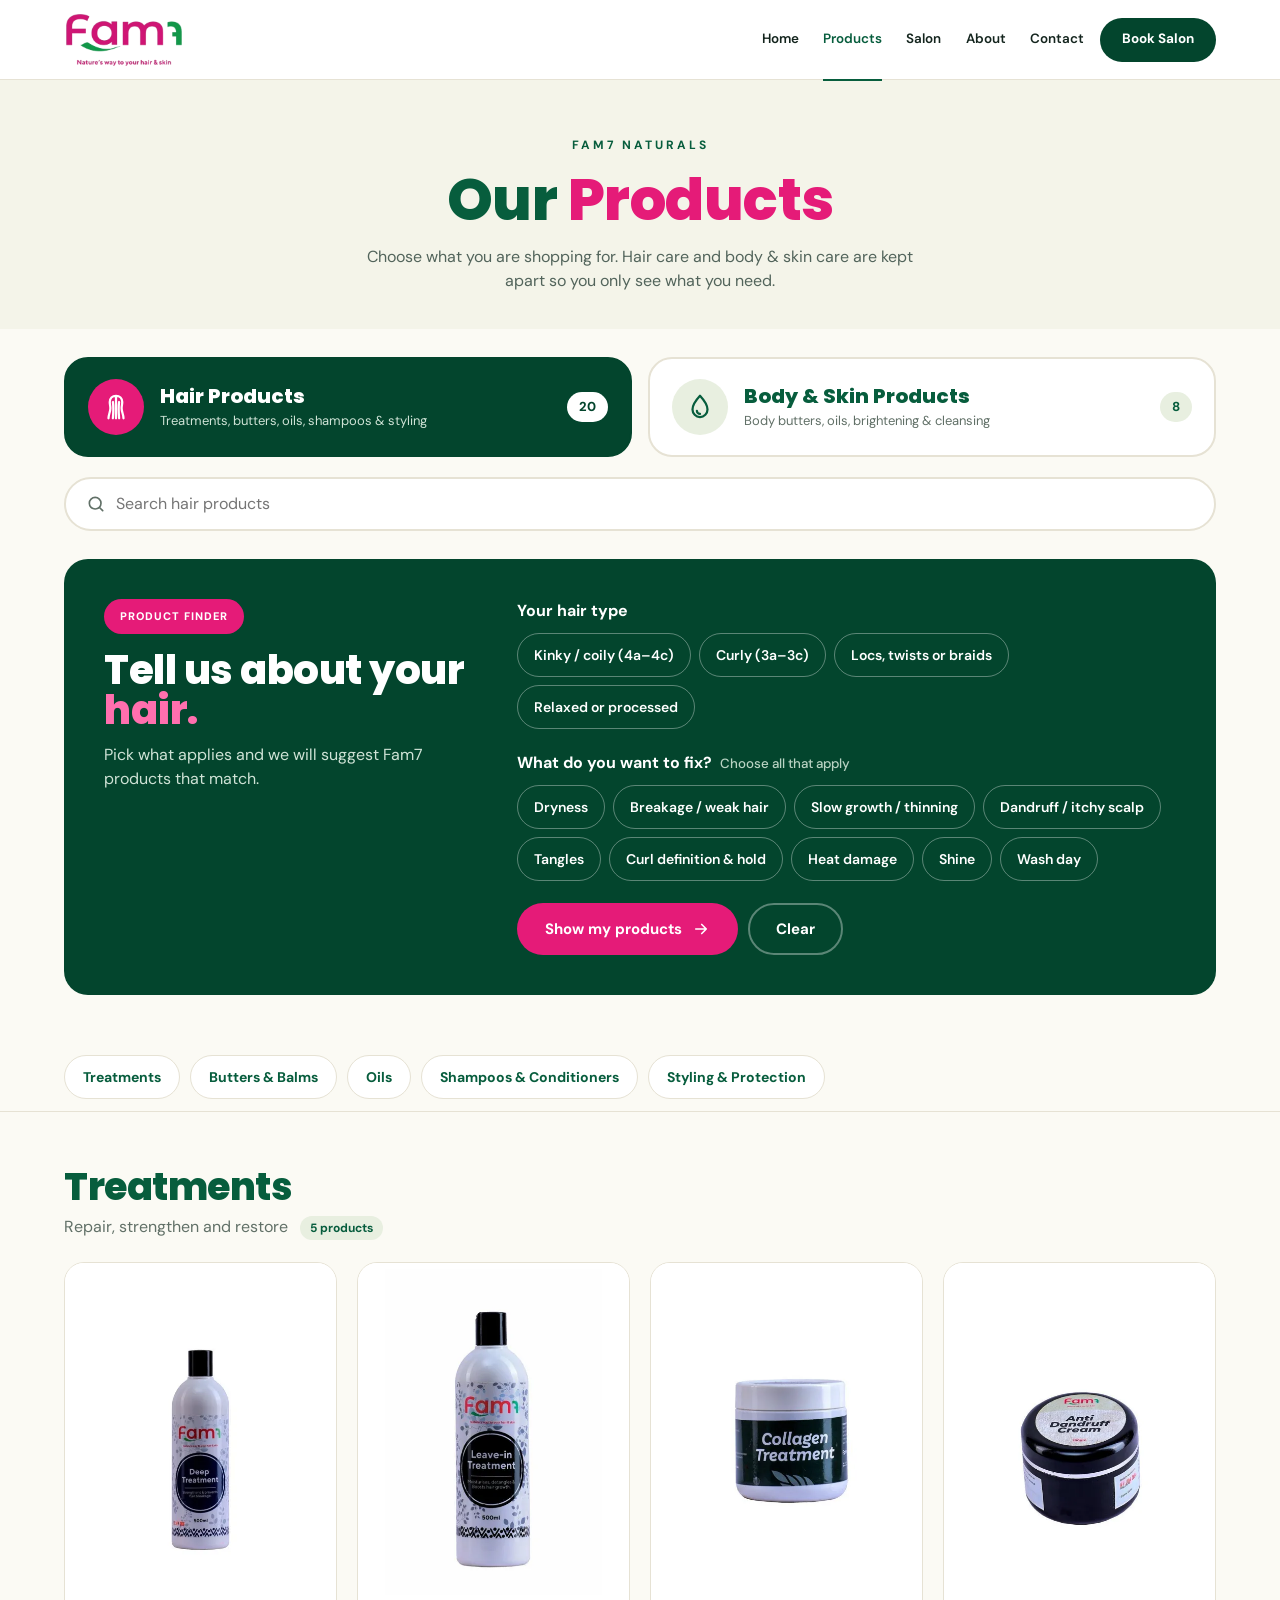
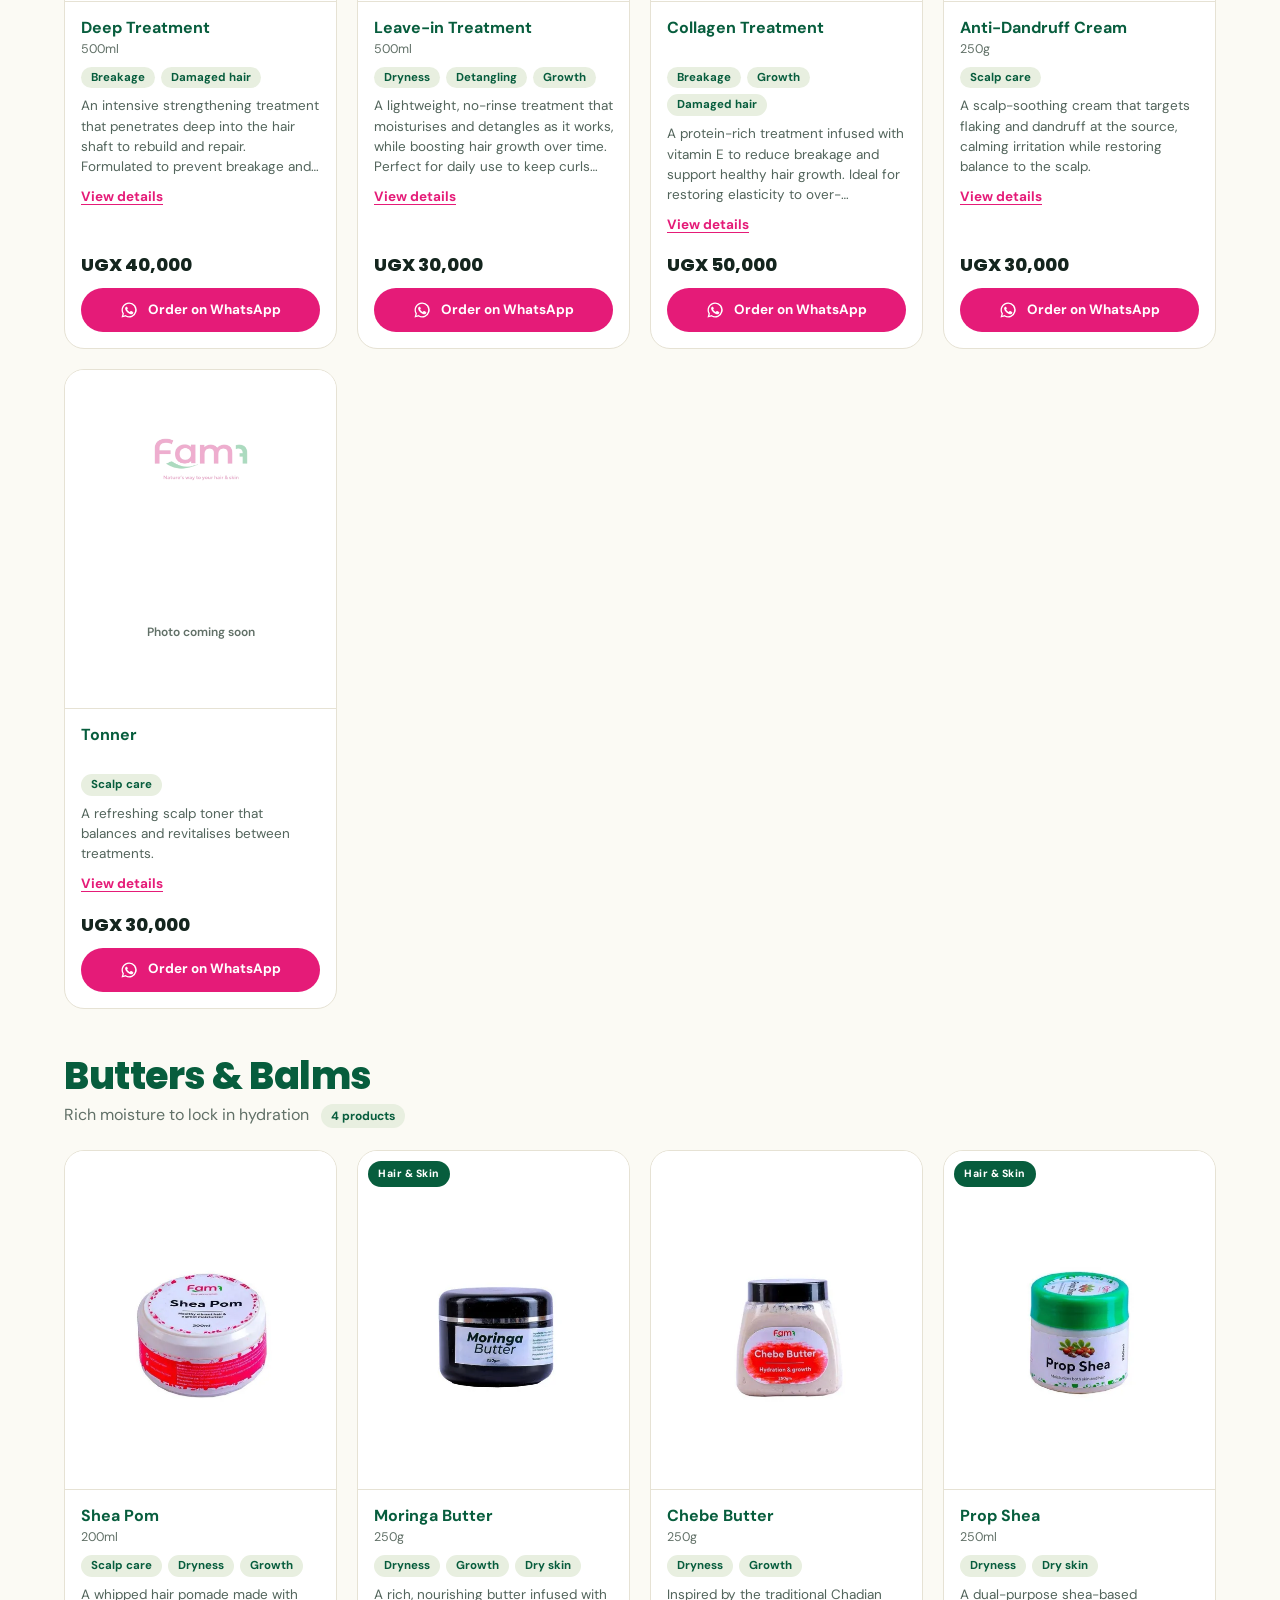
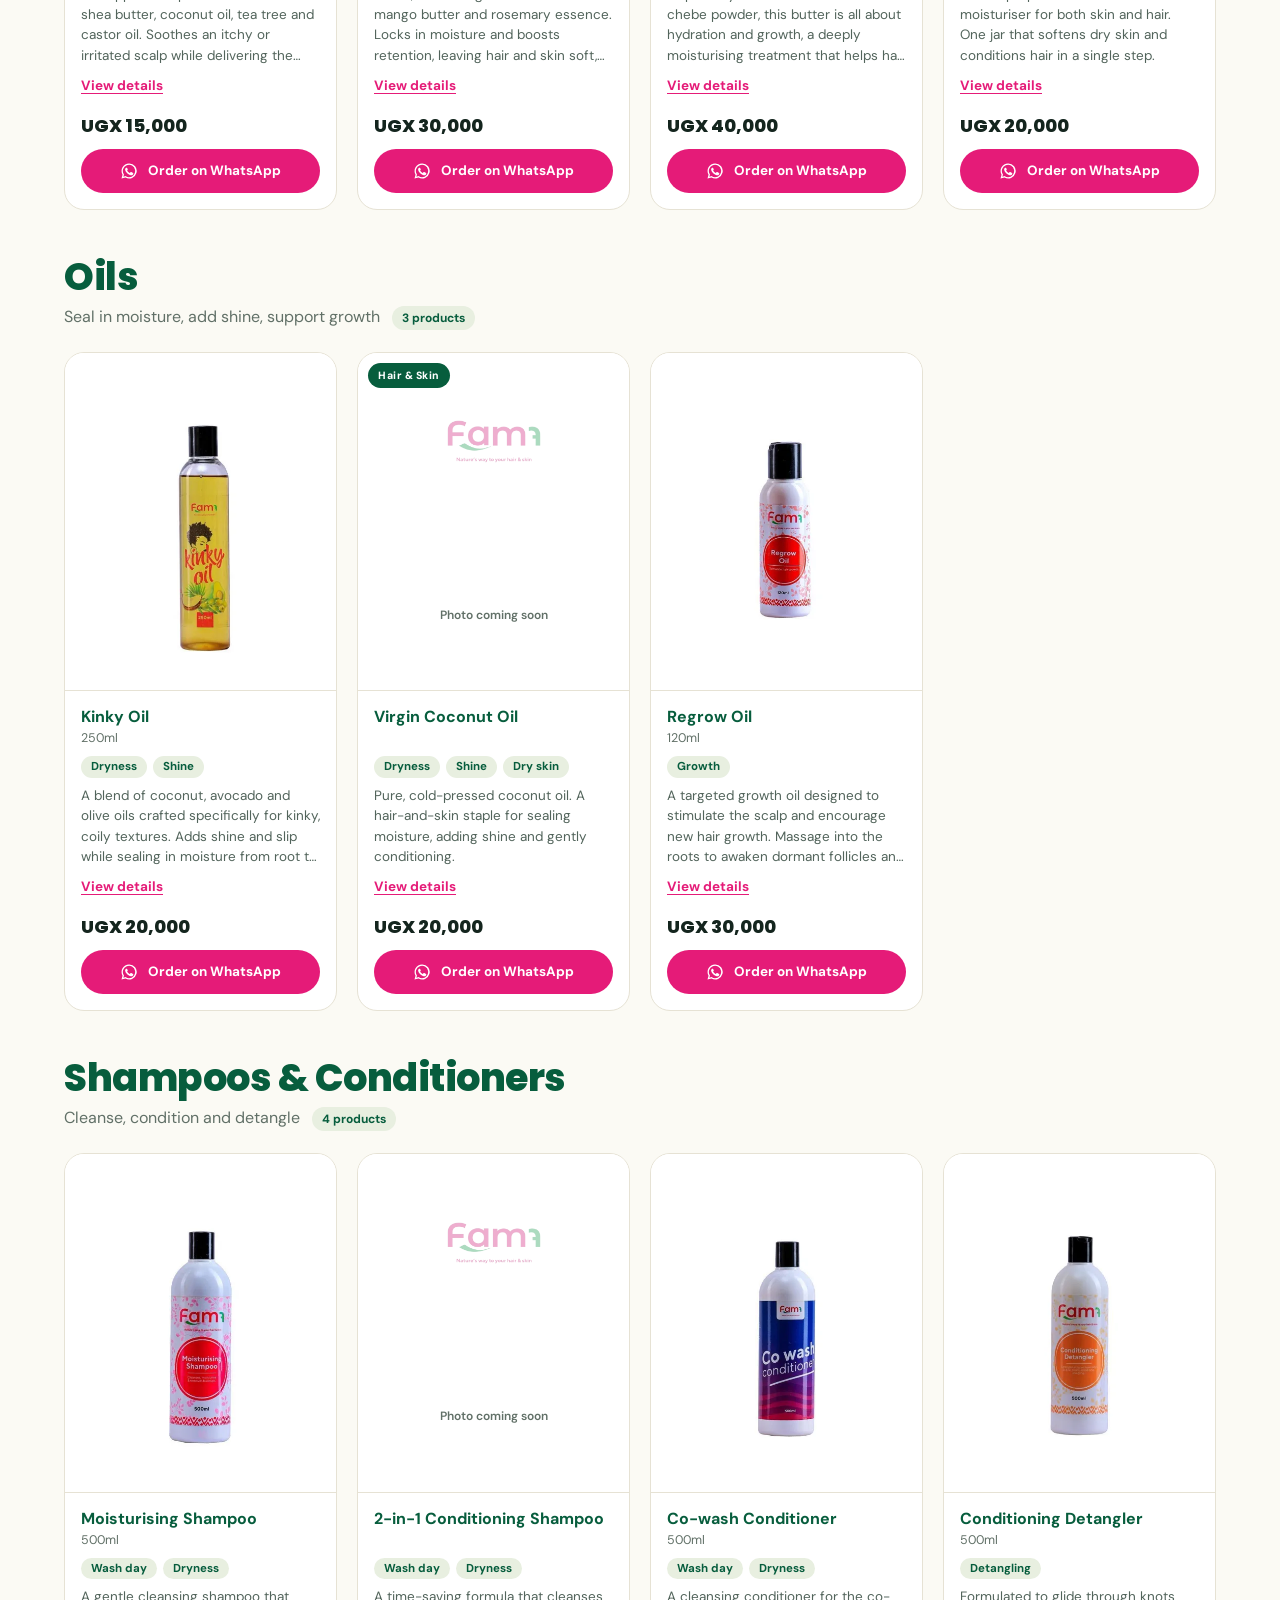
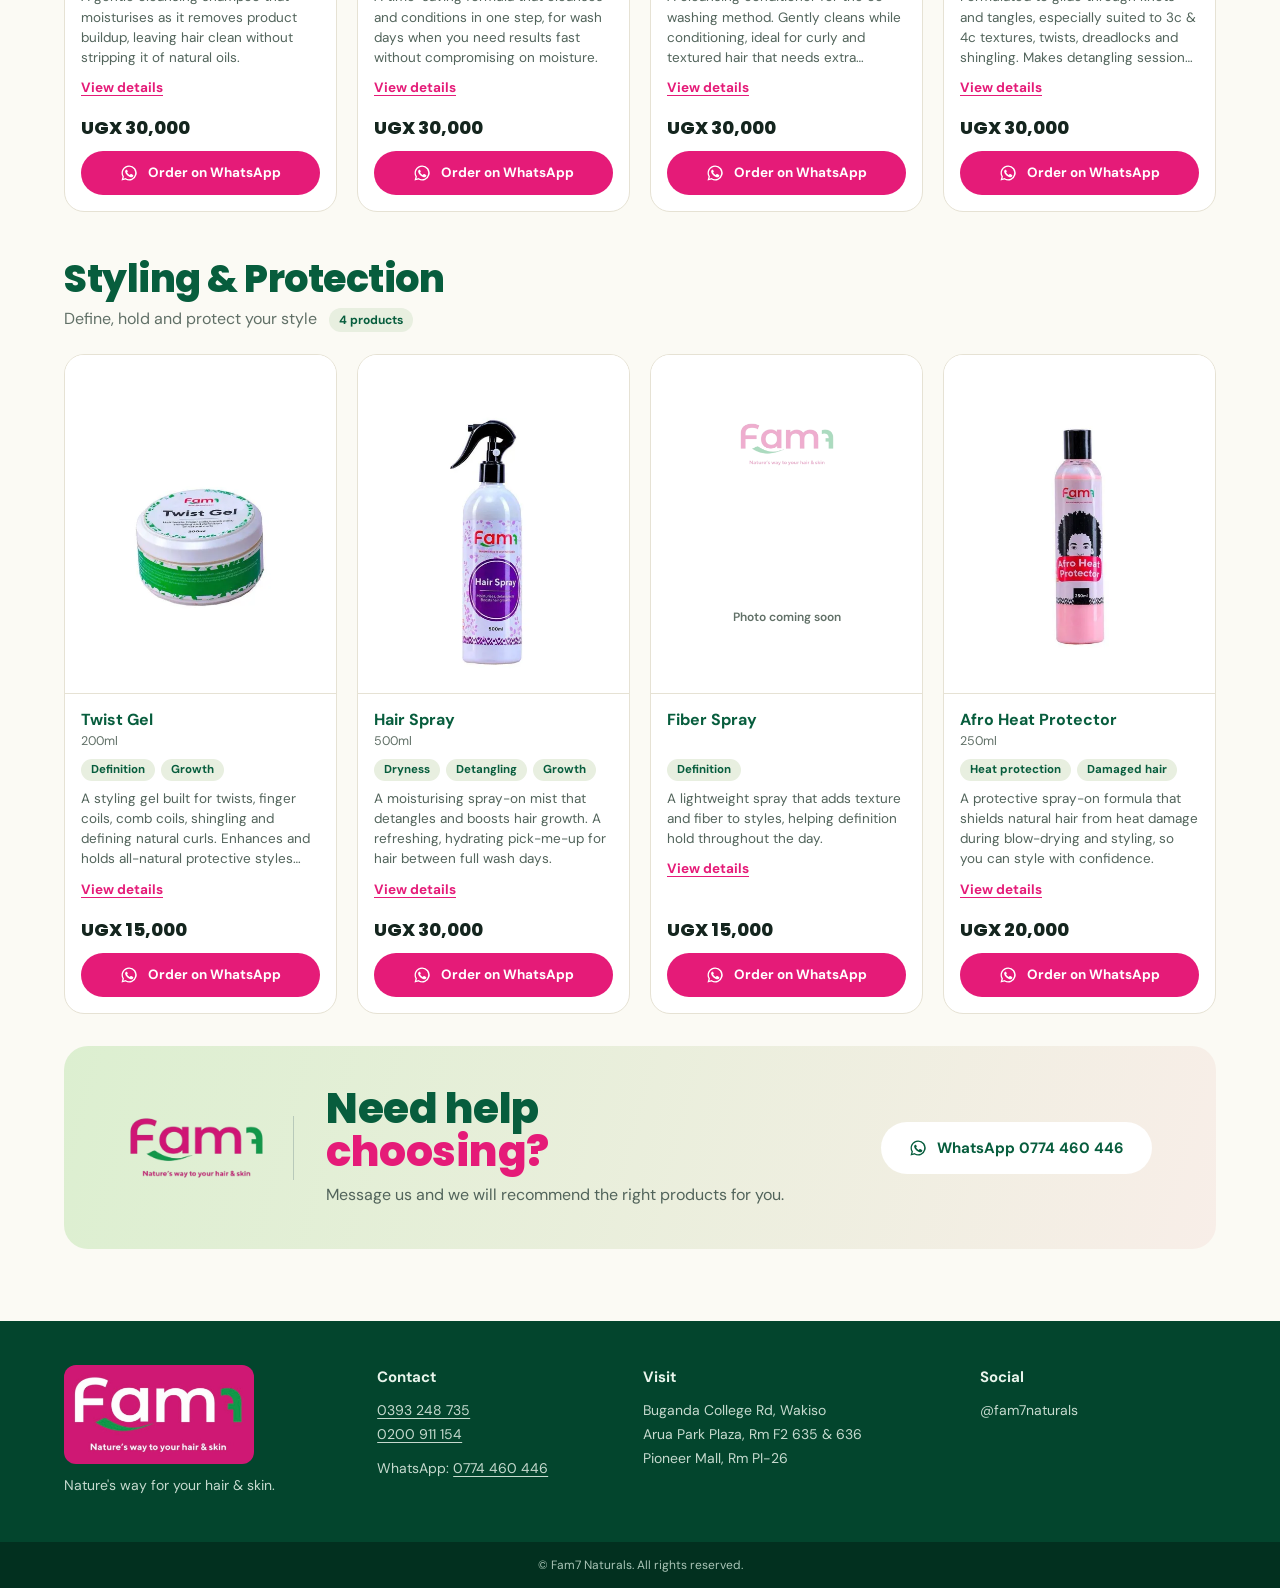
==== commit 5cf28a44: "initial commit" ====
--- a/products.html
+++ b/products.html
@@ -478,7 +478,7 @@
   </div>
   <div>
     <strong>Visit</strong>
-    <p>Buganda College Rd, Wakiso<br>Arua Park Plaza, Rm F2 635 &amp; 636<br>Pioneer Mall, Rm P1-26</p>
+    <p>Buganda College Rd, Wakiso<br>Arua Park Plaza, Rm F2 635 &amp; 636<br>Pioneer Mall, Rm PI-26</p>
   </div>
   <div>
     <strong>Social</strong>
--- a/style.css
+++ b/style.css
@@ -523,3 +523,138 @@
   .s-photo .slide-media img{object-position:50% 59%}
 }
 @media(min-width:901px){.s-photo .slide-media{right:0}}
+
+/* ===== v8: blueprint homepage ===== */
+h1 em,h2 em{font-style:normal}
+.announce{background:var(--deep);color:#fff;text-align:center;font-size:13px;font-weight:600;padding:9px var(--pad);line-height:1.4}
+.announce a{text-decoration:underline;text-underline-offset:3px;color:#ffd1e4;margin-left:6px}
+.desktop-nav{gap:clamp(14px,1.9vw,28px)}.desktop-nav a{font-size:clamp(12.5px,1.05vw,14px);white-space:nowrap}
+@media(max-width:1080px){.desktop-nav,.book-btn{display:none}.menu-btn{display:grid}}
+@media(min-width:901px){.slide{min-height:clamp(430px,calc(100svh - var(--hdr) - 36px),720px)}.s-photo .slide-media img{object-position:50% 30%}}
+.sec-head{text-align:center;max-width:720px;margin:0 auto 38px}
+.sec-head h2,.favs-head h2,.hub h2{font-size:clamp(30px,4.4vw,52px);line-height:1.05;color:var(--deep)}
+.sec-head h2 em,.favs-head h2 em,.hub h2 em{color:var(--pink)}
+.sec-head p,.sec-sub{color:var(--muted);margin-top:10px;font-size:17px}
+.cats{padding:88px var(--pad) 40px}
+.cat-grid{display:grid;grid-template-columns:repeat(4,minmax(0,1fr));gap:20px}
+.cat{position:relative;display:block;aspect-ratio:4/5;border-radius:var(--radius);overflow:hidden;background:var(--soft)}
+.cat img{position:absolute;inset:0;width:100%;height:100%;object-fit:cover;transition:transform .6s}
+.cat::after{content:"";position:absolute;inset:0;background:linear-gradient(0deg,rgba(3,69,45,.82) 0,rgba(3,69,45,.35) 34%,rgba(3,69,45,0) 58%)}
+.cat:hover img{transform:scale(1.05)}
+.cat-label{position:absolute;z-index:2;left:20px;right:20px;bottom:20px;color:#fff;display:flex;flex-direction:column;gap:6px}
+.cat-label b{font-family:Poppins,sans-serif;font-weight:800;font-size:clamp(18px,1.9vw,24px);line-height:1.15}
+.cat-label i{font-style:normal;font-weight:700;font-size:13.5px;display:inline-flex;align-items:center;gap:6px}
+.favs{background:var(--cream);padding-top:56px}
+.fav-price{font-weight:800;color:var(--green);font-size:16px}
+.fav p.fav-price{flex:0}
+.fav-actions{display:flex;flex-wrap:wrap;align-items:center;gap:6px 14px;margin-top:10px}
+.fav-actions .btn{min-height:44px}
+.split{position:relative;display:grid;grid-template-columns:1fr 1fr;min-height:620px;background:var(--sb);color:var(--deep);overflow:hidden}
+.split-img{position:relative;min-height:420px}
+.split-img img{position:absolute;inset:0;width:100%;height:100%;object-fit:cover}
+.split.img-left .split-img{-webkit-mask-image:linear-gradient(270deg,transparent 0,#000 24%);mask-image:linear-gradient(270deg,transparent 0,#000 24%)}
+.split.img-right .split-img{order:2;-webkit-mask-image:linear-gradient(90deg,transparent 0,#000 24%);mask-image:linear-gradient(90deg,transparent 0,#000 24%)}
+.split-copy{align-self:center;padding:72px var(--pad);max-width:640px}
+.split h2{font-size:clamp(32px,4.6vw,56px);line-height:1.04;color:var(--deep);margin:10px 0 18px}
+.split h2 em{color:var(--pink)}
+.split .eyebrow{color:var(--green)}
+.split .lead{font-size:17px;line-height:1.6;margin-bottom:22px;max-width:480px}
+.split.img-left .split-img img{object-position:30% 40%}
+.split.img-right .split-img img{object-position:50% 30%}
+.pillars{list-style:none;display:grid;gap:14px;margin:0 0 28px;max-width:480px}
+.pillars li{display:grid;grid-template-columns:120px 1fr;gap:14px;align-items:baseline;padding-top:14px;border-top:1.5px solid rgba(3,69,45,.18)}
+.pillars b{font-family:Poppins,sans-serif;font-weight:800;font-size:15px;letter-spacing:.06em;text-transform:uppercase;color:var(--green)}
+.pillars span{font-size:15px;line-height:1.5}
+.svc-list{list-style:none;margin:0 0 26px;max-width:500px}
+.svc-list a{display:flex;justify-content:space-between;align-items:center;gap:16px;padding:14px 0;border-bottom:1.5px solid rgba(3,69,45,.22)}
+.svc-list b{display:block;font-family:Poppins,sans-serif;font-weight:800;font-size:clamp(17px,2vw,21px)}
+.svc-list em{display:block;font-style:normal;font-size:14px;color:#4c5e55;margin-top:2px}
+.svc-list a:hover b{color:var(--pink)}
+.split .cta-row{display:flex;flex-wrap:wrap;gap:10px}
+.gallery{padding:88px var(--pad) 64px;background:var(--cream)}
+.gal-grid{display:grid;grid-template-columns:repeat(12,minmax(0,1fr));grid-template-rows:repeat(2,minmax(0,1fr));gap:16px;height:clamp(520px,52vw,720px)}
+.g{position:relative;margin:0;border-radius:20px;overflow:hidden;background:var(--soft)}
+.g img{position:absolute;inset:0;width:100%;height:100%;object-fit:cover}
+.g figcaption{position:absolute;left:12px;bottom:12px;background:rgba(255,255,255,.94);color:var(--green);font-weight:800;font-size:13px;padding:8px 14px;border-radius:999px}
+.g1{grid-column:1/6;grid-row:1/3}.g1 img{object-position:50% 40%}
+.g2{grid-column:6/10;grid-row:1/2}.g2 img{object-position:50% 30%}
+.g3{grid-column:10/13;grid-row:1/2}.g3 img{object-position:50% 38%}
+.g4{grid-column:6/11;grid-row:2/3}.g4 img{object-position:50% 36%}
+.g5{grid-column:11/13;grid-row:2/3}
+.gal-cta{display:flex;flex-wrap:wrap;gap:12px;justify-content:center;margin-top:30px}
+.hub{padding:80px var(--pad) 70px;background:#fff}
+.hub-grid{display:grid;grid-template-columns:repeat(3,minmax(0,1fr));gap:24px}
+.hub-card{display:flex;flex-direction:column;gap:8px}
+.hub-img{position:relative;display:block;aspect-ratio:4/3;border-radius:var(--radius);overflow:hidden;background:var(--soft)}
+.hub-img img{position:absolute;inset:0;width:100%;height:100%;object-fit:cover;transition:transform .6s}
+.hub-card:hover .hub-img img{transform:scale(1.04)}
+.hub-img.hub-green{background:var(--green)}
+.hub-img .hub-cut{inset:auto;left:50%;bottom:0;width:auto;height:112%;transform:translateX(-50%);object-fit:contain}
+.hub-card:hover .hub-img .hub-cut{transform:translateX(-50%)}
+.hub-num{font-family:Poppins,sans-serif;font-weight:800;color:var(--pink);font-size:14px;margin-top:6px}
+.hub-card b{font-family:Poppins,sans-serif;font-weight:800;font-size:clamp(18px,1.8vw,21px);line-height:1.2;color:var(--deep)}
+.hub-txt{font-size:15px;color:var(--muted);line-height:1.55}
+.hub-card i{font-style:normal;font-weight:800;font-size:14px;color:var(--pink);display:inline-flex;align-items:center;gap:6px;margin-top:2px}
+.find{padding:84px var(--pad) 56px;background:var(--cream)}
+.find-grid{display:grid;grid-template-columns:repeat(3,minmax(0,1fr));gap:20px}
+.find-card{background:#fff;border:1px solid var(--line);border-radius:var(--radius);padding:26px;display:flex;flex-direction:column;gap:14px;align-items:flex-start}
+.find-card .eyebrow{color:var(--green)}
+.find-card p:not(.eyebrow){color:var(--muted);font-size:15px;flex:1}
+.branch-list{list-style:none;display:grid;gap:10px;flex:1;width:100%}
+.branch-list li{display:flex;flex-direction:column;border-bottom:1px solid var(--line);padding-bottom:10px}
+.branch-list b{color:var(--deep)}.branch-list span{font-size:14px;color:var(--muted)}
+.final{position:relative;overflow:hidden;background:var(--deep);color:#fff;min-height:420px;display:flex;align-items:center;padding:72px var(--pad)}
+.final img{position:absolute;inset:0;width:100%;height:100%;object-fit:cover;object-position:60% 50%}
+.final::after{content:"";position:absolute;inset:0;background:linear-gradient(90deg,rgba(3,69,45,.95) 0,rgba(3,69,45,.8) 45%,rgba(3,69,45,.3) 100%)}
+.final-copy{position:relative;z-index:2;max-width:560px}
+.final h2{font-size:clamp(32px,4.6vw,54px);line-height:1.04;color:#fff}.final h2 em{color:#ff7ab5}
+.final p{margin:16px 0 26px;font-size:17px;line-height:1.6;opacity:.92}
+.final .cta-row{display:flex;flex-wrap:wrap;gap:10px}
+.final .btn-ghost{color:#fff;border-color:rgba(255,255,255,.6)}
+.foot-addr{font-size:13px!important;opacity:.75!important}
+@media(max-width:900px){
+  .cats{padding:56px 22px 24px}.cat-grid{grid-template-columns:repeat(2,minmax(0,1fr));gap:12px}.cat-label{left:14px;right:14px;bottom:14px}
+  .split{display:block;min-height:0}.split-img{height:400px;min-height:0}
+  .split.img-left .split-img,.split.img-right .split-img{-webkit-mask-image:linear-gradient(180deg,#000 55%,transparent 100%);mask-image:linear-gradient(180deg,#000 55%,transparent 100%)}
+  .split-copy{padding:0 22px 56px;margin-top:-64px;position:relative}
+  .pillars li{grid-template-columns:1fr;gap:4px}
+  .gallery{padding:56px 22px 40px}.gal-grid{height:auto;grid-template-columns:1fr 1fr;grid-template-rows:none;gap:12px}
+  .g,.g1,.g2,.g3,.g4,.g5{grid-column:auto;grid-row:auto;aspect-ratio:1}.g1{grid-column:1/3;aspect-ratio:1/1.05}.g4{grid-column:1/3;aspect-ratio:16/10}
+  .hub{padding:56px 0 48px}.hub .favs-head{padding:0 22px}
+  .hub-grid{display:flex;overflow-x:auto;scroll-snap-type:x mandatory;gap:14px;padding:4px 22px 16px;scrollbar-width:none;scroll-padding-left:22px}.hub-grid::-webkit-scrollbar{display:none}
+  .hub-card{flex:0 0 80%;scroll-snap-align:start}
+  .find{padding:56px 22px 40px}.find-grid{grid-template-columns:1fr}
+  .final{padding:56px 22px;min-height:0}.final::after{background:linear-gradient(0deg,rgba(3,69,45,.95) 0,rgba(3,69,45,.8) 70%,rgba(3,69,45,.6))}
+}
+@media(prefers-reduced-motion:reduce){.cat img,.hub-img img{transition:none}}
+.fav h3 small{display:block;margin:2px 0 0}
+.hub-img.hub-pink{background:#fbd9e7}
+.g4 img{object-position:60% 50%}
+@media(max-width:900px){.g5{display:none}.announce{font-size:12.5px;padding:8px 14px}}
+
+/* ===== v9: video cover blends like the other slides; brand copy; branch links ===== */
+.slide.s-video{--sb:#beb1a3}
+@media(min-width:901px){.s-video .slide-media{width:64%;aspect-ratio:auto;max-width:none}}
+.s-video .slide-media img,.s-video .slide-media video{object-position:50% 50%}
+.s-video h1 em{color:var(--pink)}
+.s-video .btn-ghost{color:var(--deep);border-color:rgba(3,69,45,.4)}
+#heroVideo{transition:opacity .5s}
+.commit{margin:2px 0 22px;padding:16px 20px;border-left:4px solid var(--pink);background:rgba(255,255,255,.55);border-radius:0 16px 16px 0;max-width:480px;font-size:16px;line-height:1.5;font-weight:600}
+.commit b{display:block;font-size:12px;letter-spacing:.12em;text-transform:uppercase;color:var(--pink);margin-bottom:4px}
+.split .lead+.lead{margin-top:-8px}
+.branch-link{display:flex;flex-direction:column;gap:1px;padding:2px 0;min-height:44px}
+.branch-link b{color:var(--deep)}
+.branch-link em{font-style:normal;font-weight:800;font-size:13.5px;color:var(--pink);margin-top:2px}
+.branch-link:hover b{color:var(--pink)}
+.hub-img .hub-cut{height:94%;bottom:0}
+@media(min-width:901px){
+  .split.img-left .split-img{-webkit-mask-image:linear-gradient(270deg,transparent 0,#000 9%);mask-image:linear-gradient(270deg,transparent 0,#000 9%)}
+  .split.img-right .split-img{-webkit-mask-image:linear-gradient(90deg,transparent 0,#000 17%);mask-image:linear-gradient(90deg,transparent 0,#000 17%)}
+}
+@media(min-width:901px){
+  .split.img-left .split-img{-webkit-mask-image:none;mask-image:none}
+  .split.img-left .split-img img{width:93%;-webkit-mask-image:linear-gradient(270deg,transparent 0,#000 13%);mask-image:linear-gradient(270deg,transparent 0,#000 13%)}
+}
+@media(min-width:901px){
+  .split.img-left .split-img img{width:100%;object-position:100% 40%;-webkit-mask-image:linear-gradient(270deg,transparent 0,#000 10%);mask-image:linear-gradient(270deg,transparent 0,#000 10%)}
+}
